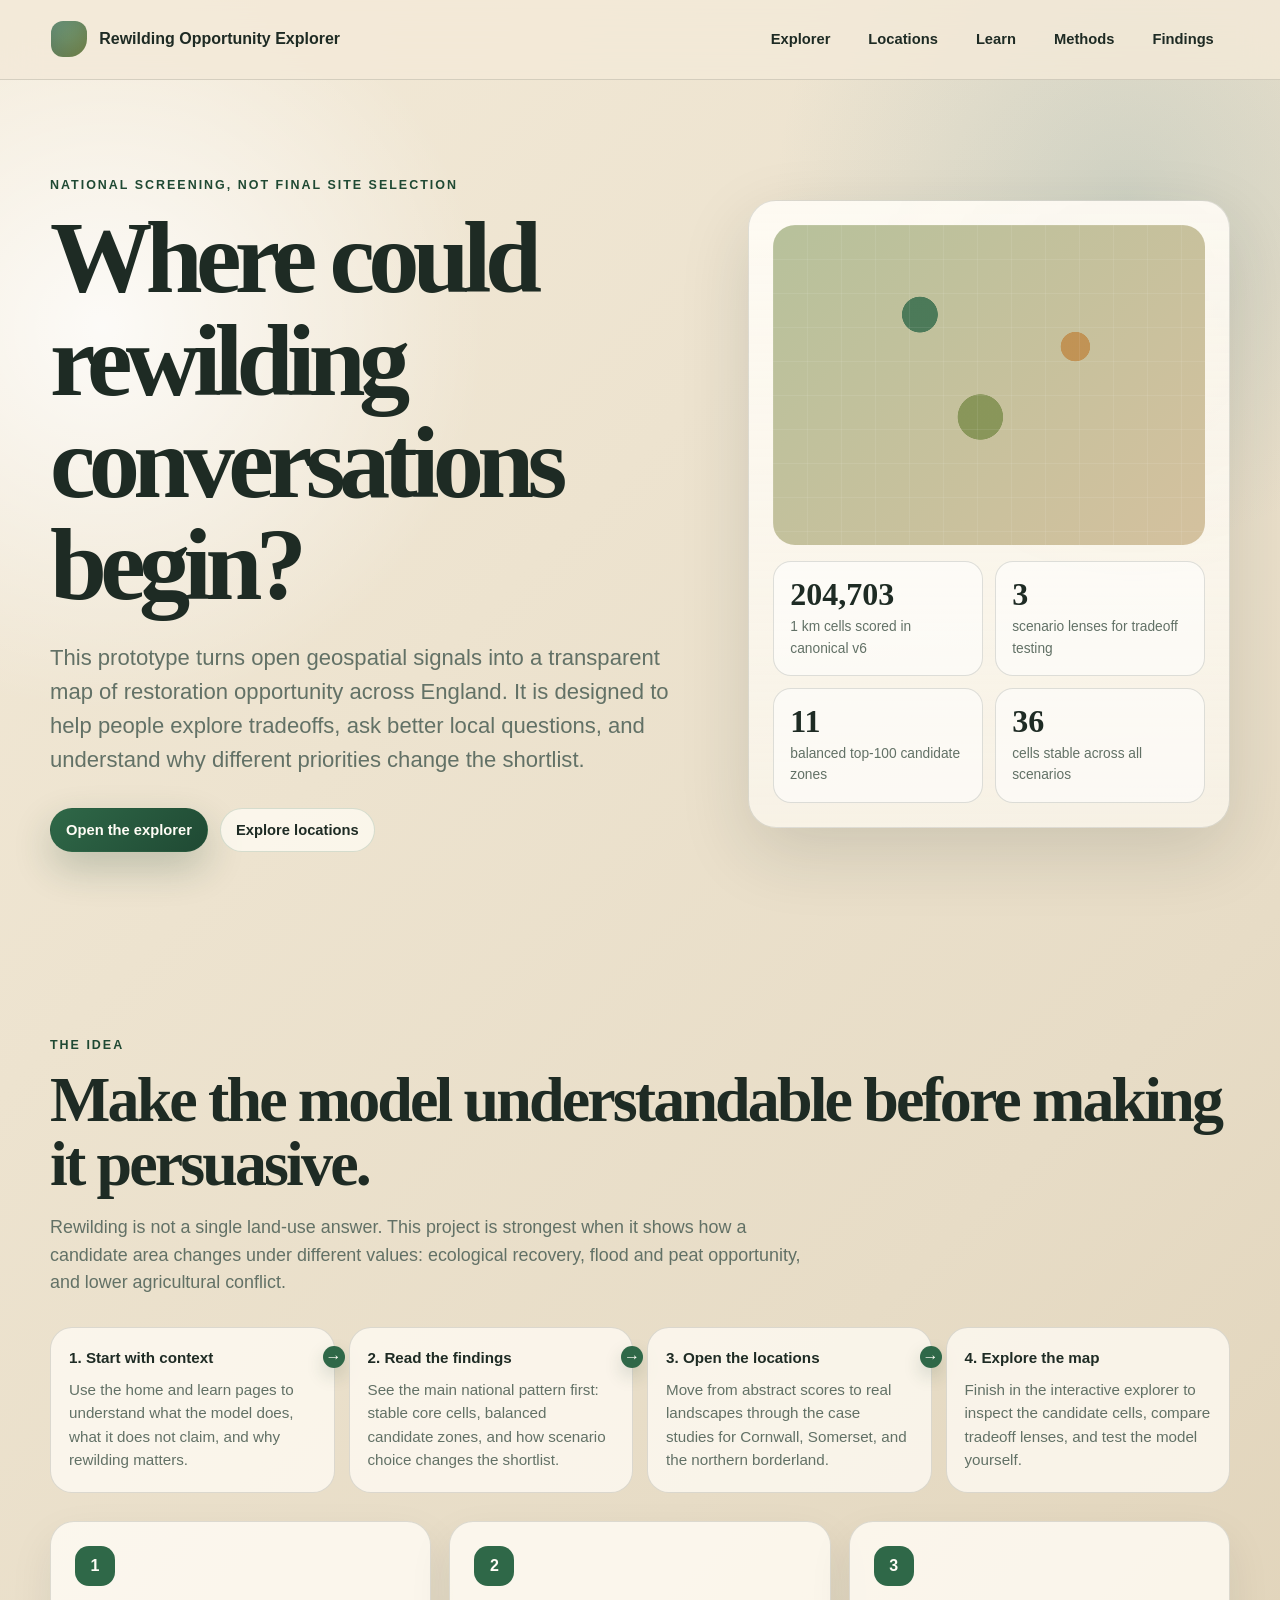
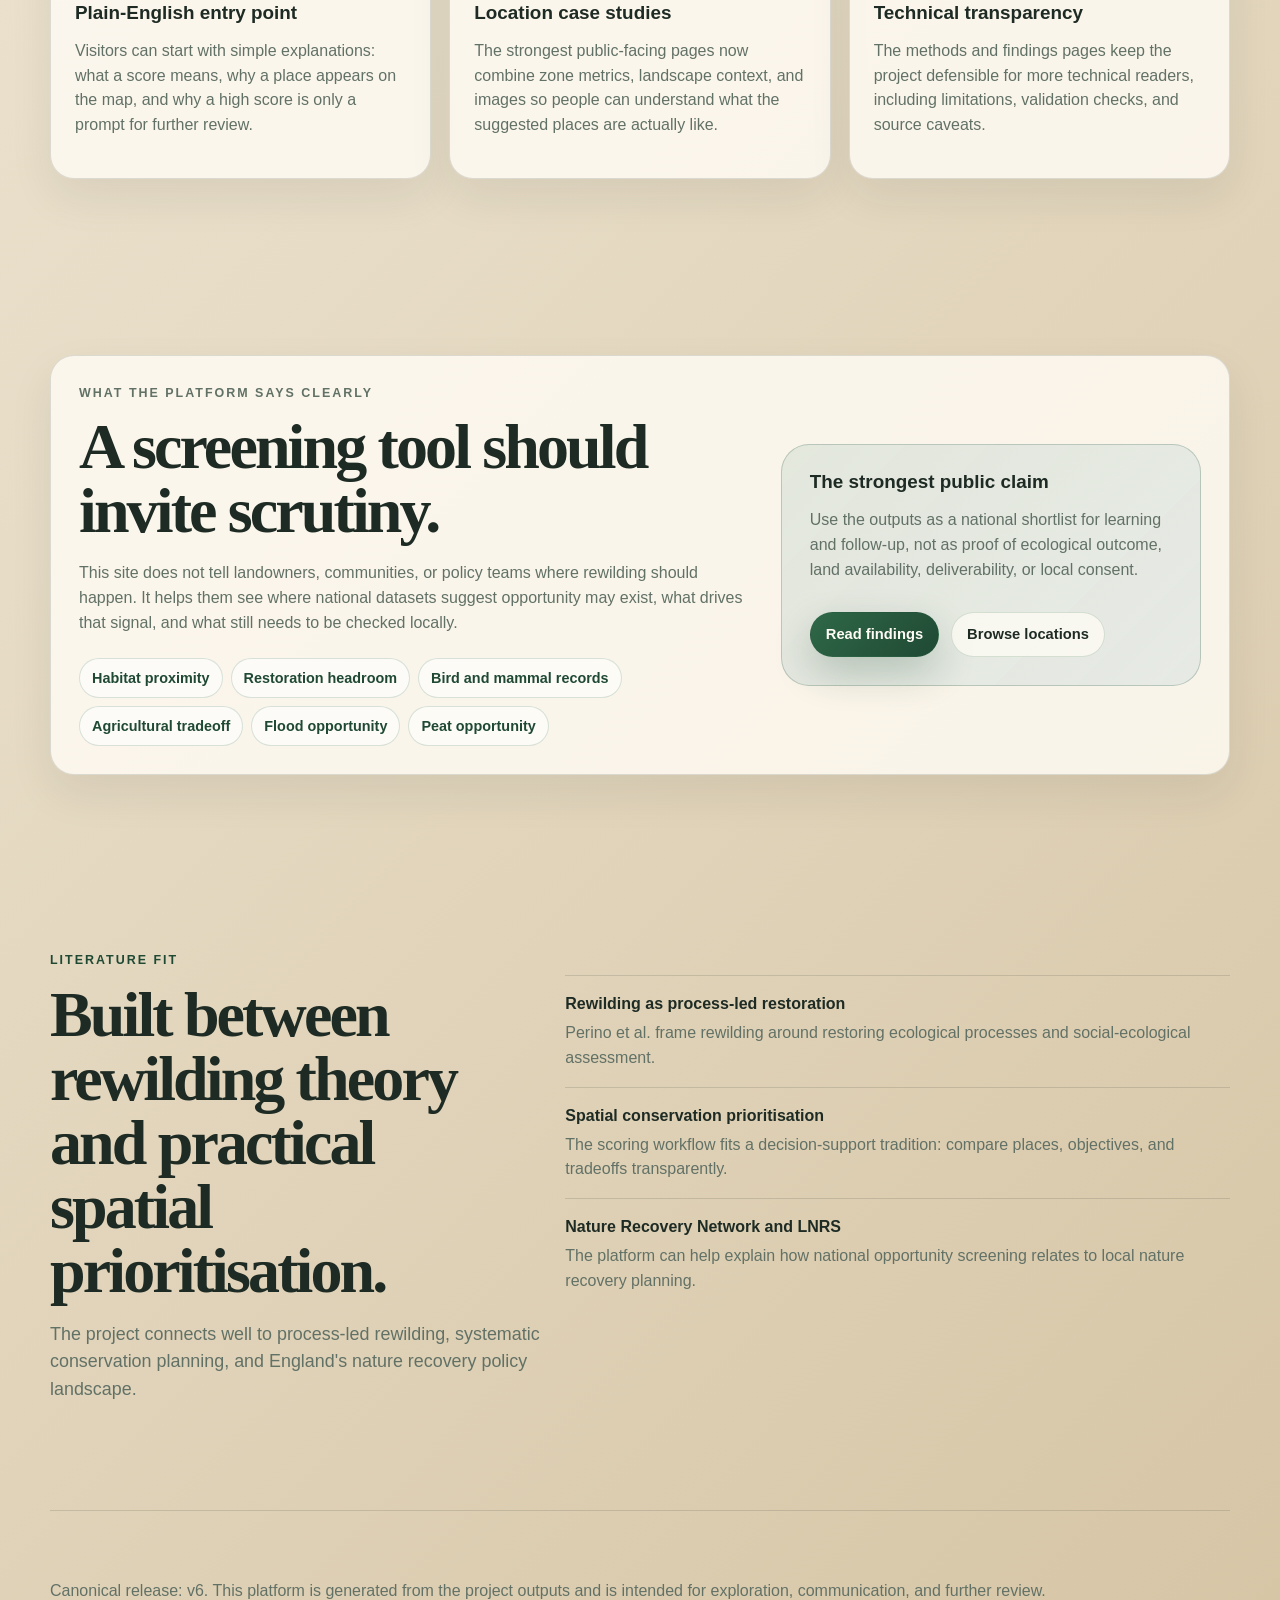
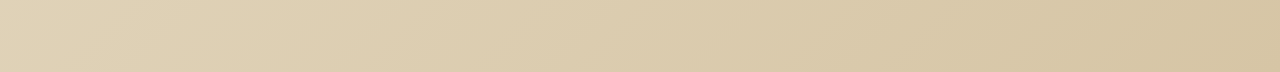
==== docs/index.html @ 47b46bac "Create academic rewilding showcase site" ====
<!doctype html>
<html lang="en">
<head>
  <meta charset="utf-8">
  <meta name="viewport" content="width=device-width, initial-scale=1">
  <title>Rewilding Opportunity Explorer</title>
  <meta name="description" content="A transparent national screening prototype for exploring rewilding opportunity across England.">
  <link rel="stylesheet" href="styles.css">
</head>
<body>
  <header class="site-header">
    <a class="brand" href="index.html" aria-label="Rewilding Opportunity Explorer home">
      <span class="brand-mark" aria-hidden="true"></span>
      <span>Rewilding Opportunity Explorer</span>
    </a>
    <nav class="site-nav" aria-label="Main navigation">
      <a href="maps/rewilding_opportunity_explorer.html">Explorer</a>
      <a href="locations.html">Locations</a>
      <a href="learn.html">Learn</a>
      <a href="methods.html">Methods</a>
      <a href="findings.html">Findings</a>
    </nav>
  </header>

  <main class="page">
    <section class="hero">
      <div>
        <p class="eyebrow">National screening, not final site selection</p>
        <h1>Where could rewilding conversations begin?</h1>
        <p class="lede">This prototype turns open geospatial signals into a transparent map of restoration opportunity across England. It is designed to help people explore tradeoffs, ask better local questions, and understand why different priorities change the shortlist.</p>
        <div class="hero-actions">
          <a class="button primary" href="maps/rewilding_opportunity_explorer.html">Open the explorer</a>
          <a class="button secondary" href="locations.html">Explore locations</a>
        </div>
      </div>

      <aside class="hero-card" aria-label="Project snapshot">
        <div class="map-preview" role="img" aria-label="Abstract map preview with highlighted candidate areas"></div>
        <div class="stat-grid">
          <div class="stat">
            <strong>204,703</strong>
            <span>1 km cells scored in canonical v6</span>
          </div>
          <div class="stat">
            <strong>3</strong>
            <span>scenario lenses for tradeoff testing</span>
          </div>
          <div class="stat">
            <strong>11</strong>
            <span>balanced top-100 candidate zones</span>
          </div>
          <div class="stat">
            <strong>36</strong>
            <span>cells stable across all scenarios</span>
          </div>
        </div>
      </aside>
    </section>

    <section class="section" id="why">
      <p class="eyebrow">The idea</p>
      <h2>Make the model understandable before making it persuasive.</h2>
      <p class="section-intro">Rewilding is not a single land-use answer. This project is strongest when it shows how a candidate area changes under different values: ecological recovery, flood and peat opportunity, and lower agricultural conflict.</p>
      <div class="journey-strip" aria-label="How to use this site">
        <a class="journey-step" href="learn.html">
          <strong>1. Start with context</strong>
          <p>Use the home and learn pages to understand what the model does, what it does not claim, and why rewilding matters.</p>
        </a>
        <a class="journey-step" href="findings.html">
          <strong>2. Read the findings</strong>
          <p>See the main national pattern first: stable core cells, balanced candidate zones, and how scenario choice changes the shortlist.</p>
        </a>
        <a class="journey-step" href="locations.html">
          <strong>3. Open the locations</strong>
          <p>Move from abstract scores to real landscapes through the case studies for Cornwall, Somerset, and the northern borderland.</p>
        </a>
        <a class="journey-step" href="maps/rewilding_opportunity_explorer.html">
          <strong>4. Explore the map</strong>
          <p>Finish in the interactive explorer to inspect the candidate cells, compare tradeoff lenses, and test the model yourself.</p>
        </a>
      </div>
      <div class="card-grid">
        <article class="card">
          <span class="card-number">1</span>
          <h3>Plain-English entry point</h3>
          <p>Visitors can start with simple explanations: what a score means, why a place appears on the map, and why a high score is only a prompt for further review.</p>
        </article>
        <article class="card">
          <span class="card-number">2</span>
          <h3>Location case studies</h3>
          <p>The strongest public-facing pages now combine zone metrics, landscape context, and images so people can understand what the suggested places are actually like.</p>
        </article>
        <article class="card">
          <span class="card-number">3</span>
          <h3>Technical transparency</h3>
          <p>The methods and findings pages keep the project defensible for more technical readers, including limitations, validation checks, and source caveats.</p>
        </article>
      </div>
    </section>

    <section class="section">
      <div class="wide-card">
        <div>
          <p class="eyebrow">What the platform says clearly</p>
          <h2>A screening tool should invite scrutiny.</h2>
          <p>This site does not tell landowners, communities, or policy teams where rewilding should happen. It helps them see where national datasets suggest opportunity may exist, what drives that signal, and what still needs to be checked locally.</p>
          <ul class="pill-list">
            <li>Habitat proximity</li>
            <li>Restoration headroom</li>
            <li>Bird and mammal records</li>
            <li>Agricultural tradeoff</li>
            <li>Flood opportunity</li>
            <li>Peat opportunity</li>
          </ul>
        </div>
        <div class="callout">
          <h3>The strongest public claim</h3>
          <p>Use the outputs as a national shortlist for learning and follow-up, not as proof of ecological outcome, land availability, deliverability, or local consent.</p>
          <div class="section-actions">
            <a class="button primary" href="findings.html">Read findings</a>
            <a class="button secondary" href="locations.html">Browse locations</a>
          </div>
        </div>
      </div>
    </section>

    <section class="section">
      <div class="split">
        <div>
          <p class="eyebrow">Literature fit</p>
          <h2>Built between rewilding theory and practical spatial prioritisation.</h2>
          <p class="section-intro">The project connects well to process-led rewilding, systematic conservation planning, and England's nature recovery policy landscape.</p>
        </div>
        <ul class="source-list">
          <li>
            <strong>Rewilding as process-led restoration</strong>
            <span>Perino et al. frame rewilding around restoring ecological processes and social-ecological assessment.</span>
          </li>
          <li>
            <strong>Spatial conservation prioritisation</strong>
            <span>The scoring workflow fits a decision-support tradition: compare places, objectives, and tradeoffs transparently.</span>
          </li>
          <li>
            <strong>Nature Recovery Network and LNRS</strong>
            <span>The platform can help explain how national opportunity screening relates to local nature recovery planning.</span>
          </li>
        </ul>
      </div>
    </section>
  </main>

  <footer class="footer">
    <p>Canonical release: v6. This platform is generated from the project outputs and is intended for exploration, communication, and further review.</p>
  </footer>
</body>
</html>
---- docs/styles.css ----
:root {
  --paper: #f3ead8;
  --paper-deep: #ded0b6;
  --ink: #1e2b24;
  --muted: #627166;
  --leaf: #2f6848;
  --leaf-dark: #1f4933;
  --moss: #7f8f4f;
  --water: #6c9aa0;
  --clay: #bf8641;
  --panel: rgba(255, 252, 245, 0.82);
  --line: rgba(30, 43, 36, 0.14);
  --shadow: 0 24px 70px rgba(27, 39, 32, 0.14);
  --radius: 28px;
}

* {
  box-sizing: border-box;
}

html {
  scroll-behavior: smooth;
}

body {
  margin: 0;
  color: var(--ink);
  background:
    radial-gradient(circle at 8% 10%, rgba(255, 255, 255, 0.82), rgba(255, 255, 255, 0) 24rem),
    radial-gradient(circle at 88% 6%, rgba(108, 154, 160, 0.22), rgba(108, 154, 160, 0) 22rem),
    linear-gradient(135deg, #f3ead8 0%, #e7dcc6 48%, #d6c5a5 100%);
  font-family: "Avenir Next", "Segoe UI", sans-serif;
  line-height: 1.55;
}

a {
  color: var(--leaf-dark);
  text-decoration-thickness: 0.08em;
  text-underline-offset: 0.18em;
}

.site-header {
  position: sticky;
  top: 0;
  z-index: 20;
  display: flex;
  align-items: center;
  justify-content: space-between;
  gap: 24px;
  padding: 18px clamp(18px, 4vw, 56px);
  background: rgba(243, 234, 216, 0.82);
  border-bottom: 1px solid var(--line);
  backdrop-filter: blur(18px);
}

.brand {
  display: flex;
  align-items: center;
  gap: 12px;
  color: var(--ink);
  font-weight: 800;
  text-decoration: none;
}

.brand-mark {
  width: 36px;
  height: 36px;
  border-radius: 12px 12px 18px 12px;
  background:
    linear-gradient(135deg, rgba(255, 255, 255, 0.28), rgba(255, 255, 255, 0)),
    linear-gradient(135deg, var(--leaf), var(--moss));
  box-shadow: inset 0 -8px 18px rgba(0, 0, 0, 0.12);
}

.site-nav {
  display: flex;
  align-items: center;
  gap: 8px;
  flex-wrap: wrap;
  justify-content: flex-end;
}

.site-nav a,
.button {
  display: inline-flex;
  align-items: center;
  justify-content: center;
  min-height: 40px;
  padding: 10px 15px;
  border-radius: 999px;
  color: var(--ink);
  font-size: 0.92rem;
  font-weight: 700;
  text-decoration: none;
}

.site-nav a:hover {
  background: rgba(255, 255, 255, 0.52);
}

.button {
  border: 1px solid rgba(47, 104, 72, 0.18);
  background: rgba(255, 255, 255, 0.58);
}

.button.primary {
  color: #fffdf6;
  background: linear-gradient(135deg, var(--leaf), var(--leaf-dark));
  box-shadow: 0 16px 38px rgba(31, 73, 51, 0.24);
}

.button.secondary {
  background: rgba(255, 252, 245, 0.74);
}

.page {
  width: min(1180px, calc(100% - 36px));
  margin: 0 auto;
}

.hero {
  display: grid;
  grid-template-columns: minmax(0, 1.08fr) minmax(320px, 0.82fr);
  gap: clamp(28px, 5vw, 64px);
  align-items: center;
  min-height: calc(100vh - 84px);
  padding: clamp(42px, 8vw, 96px) 0;
}

.eyebrow {
  margin: 0 0 12px;
  color: var(--leaf-dark);
  font-size: 0.78rem;
  font-weight: 900;
  letter-spacing: 0.16em;
  text-transform: uppercase;
}

h1,
h2,
h3 {
  line-height: 1;
}

h1 {
  max-width: 920px;
  margin: 0;
  font-family: "Iowan Old Style", Georgia, serif;
  font-size: clamp(3.2rem, 8vw, 7.7rem);
  letter-spacing: -0.065em;
}

h2 {
  margin: 0 0 18px;
  font-family: "Iowan Old Style", Georgia, serif;
  font-size: clamp(2.2rem, 5vw, 4.4rem);
  letter-spacing: -0.045em;
}

h3 {
  margin: 0 0 10px;
  font-size: 1.18rem;
}

.lede {
  max-width: 720px;
  margin: 24px 0 0;
  color: var(--muted);
  font-size: clamp(1.12rem, 2vw, 1.38rem);
}

.hero-actions,
.section-actions {
  display: flex;
  gap: 12px;
  flex-wrap: wrap;
  margin-top: 30px;
}

.hero-card {
  position: relative;
  overflow: hidden;
  padding: 24px;
  border: 1px solid var(--line);
  border-radius: var(--radius);
  background:
    linear-gradient(180deg, rgba(255, 252, 245, 0.92), rgba(255, 252, 245, 0.64)),
    radial-gradient(circle at 80% 16%, rgba(191, 134, 65, 0.2), rgba(191, 134, 65, 0) 18rem);
  box-shadow: var(--shadow);
}

.map-preview {
  width: 100%;
  min-height: 320px;
  border-radius: 22px;
  background:
    linear-gradient(90deg, rgba(255, 255, 255, 0.08) 1px, transparent 1px),
    linear-gradient(rgba(255, 255, 255, 0.08) 1px, transparent 1px),
    radial-gradient(circle at 34% 28%, rgba(47, 104, 72, 0.8) 0 1.1rem, transparent 1.14rem),
    radial-gradient(circle at 48% 60%, rgba(127, 143, 79, 0.86) 0 1.4rem, transparent 1.44rem),
    radial-gradient(circle at 70% 38%, rgba(191, 134, 65, 0.78) 0 0.9rem, transparent 0.94rem),
    linear-gradient(135deg, #b7c19b, #d4c19e);
  background-size: 34px 34px, 34px 34px, auto, auto, auto, auto;
}

.stat-grid {
  display: grid;
  grid-template-columns: repeat(2, minmax(0, 1fr));
  gap: 12px;
  margin-top: 16px;
}

.stat {
  padding: 16px;
  border: 1px solid var(--line);
  border-radius: 18px;
  background: rgba(255, 255, 255, 0.56);
}

.stat strong {
  display: block;
  font-family: "Iowan Old Style", Georgia, serif;
  font-size: 2rem;
  line-height: 1;
}

.stat span {
  display: block;
  margin-top: 6px;
  color: var(--muted);
  font-size: 0.86rem;
}

.section {
  padding: clamp(46px, 8vw, 88px) 0;
}

.section-intro {
  max-width: 760px;
  color: var(--muted);
  font-size: 1.12rem;
}

.journey-strip {
  display: grid;
  grid-template-columns: repeat(4, minmax(0, 1fr));
  gap: 14px;
  margin-top: 30px;
}

.journey-step {
  position: relative;
  display: block;
  padding: 18px 18px 20px;
  border: 1px solid var(--line);
  border-radius: 22px;
  background: rgba(255, 252, 245, 0.76);
  color: inherit;
  text-decoration: none;
  transition:
    transform 160ms ease,
    box-shadow 160ms ease,
    border-color 160ms ease,
    background 160ms ease;
}

.journey-step strong {
  display: block;
  margin-bottom: 8px;
  font-size: 0.95rem;
}

.journey-step p {
  margin: 0;
  color: var(--muted);
  font-size: 0.95rem;
}

.journey-step:hover,
.journey-step:focus-visible {
  transform: translateY(-3px);
  border-color: rgba(47, 104, 72, 0.34);
  background: rgba(255, 255, 255, 0.9);
  box-shadow: 0 18px 34px rgba(31, 73, 51, 0.12);
}

.journey-step:focus-visible {
  outline: 3px solid rgba(47, 104, 72, 0.28);
  outline-offset: 2px;
}

.journey-step::after {
  content: "→";
  position: absolute;
  top: 18px;
  right: -11px;
  width: 22px;
  height: 22px;
  display: flex;
  align-items: center;
  justify-content: center;
  border-radius: 999px;
  background: var(--leaf);
  color: #fffdf6;
  font-weight: 900;
  box-shadow: 0 8px 18px rgba(31, 73, 51, 0.18);
}

.journey-step:last-child::after {
  display: none;
}

.card-grid {
  display: grid;
  grid-template-columns: repeat(3, minmax(0, 1fr));
  gap: 18px;
  margin-top: 28px;
}

.photo-grid {
  display: grid;
  grid-template-columns: repeat(3, minmax(0, 1fr));
  gap: 18px;
  margin-top: 28px;
}

.card,
.photo-card,
.wide-card {
  border: 1px solid var(--line);
  border-radius: 24px;
  background: var(--panel);
  box-shadow: 0 18px 44px rgba(27, 39, 32, 0.08);
}

.card,
.photo-card {
  padding: 24px;
}

.card p,
.photo-card p,
.wide-card p,
.callout p {
  color: var(--muted);
}

.photo-card {
  overflow: hidden;
  padding: 0;
}

.photo-card img {
  display: block;
  width: 100%;
  aspect-ratio: 4 / 3;
  object-fit: cover;
  background: rgba(0, 0, 0, 0.06);
}

.inset-map {
  display: block;
  width: 100%;
  margin-top: 14px;
  border: 1px solid var(--line);
  border-radius: 18px;
  background: rgba(255, 255, 255, 0.72);
}

.photo-copy {
  padding: 20px 22px 24px;
}

.photo-copy h3 {
  margin-bottom: 8px;
}

.photo-meta {
  margin: 0 0 10px;
  color: var(--leaf-dark);
  font-size: 0.84rem;
  font-weight: 800;
  letter-spacing: 0.04em;
  text-transform: uppercase;
}

.card-number {
  display: inline-flex;
  align-items: center;
  justify-content: center;
  width: 40px;
  height: 40px;
  margin-bottom: 18px;
  border-radius: 14px;
  color: #fffdf6;
  background: var(--leaf);
  font-weight: 900;
}

.wide-card {
  display: grid;
  grid-template-columns: minmax(0, 1fr) minmax(280px, 0.62fr);
  gap: 24px;
  align-items: center;
  padding: 28px;
}

.pill-list {
  display: flex;
  gap: 8px;
  flex-wrap: wrap;
  padding: 0;
  margin: 22px 0 0;
  list-style: none;
}

.pill-list li {
  padding: 8px 12px;
  border: 1px solid rgba(47, 104, 72, 0.18);
  border-radius: 999px;
  background: rgba(255, 255, 255, 0.58);
  color: var(--leaf-dark);
  font-size: 0.9rem;
  font-weight: 700;
}

.split {
  display: grid;
  grid-template-columns: minmax(0, 0.85fr) minmax(0, 1.15fr);
  gap: 24px;
  align-items: start;
}

.callout {
  padding: 28px;
  border: 1px solid rgba(31, 73, 51, 0.22);
  border-radius: var(--radius);
  background:
    linear-gradient(135deg, rgba(47, 104, 72, 0.13), rgba(108, 154, 160, 0.16)),
    rgba(255, 252, 245, 0.78);
}

.source-list {
  padding: 0;
  margin: 24px 0 0;
  list-style: none;
}

.source-list li {
  padding: 16px 0;
  border-top: 1px solid var(--line);
}

.source-list strong {
  display: block;
}

.source-list span {
  display: block;
  margin-top: 4px;
  color: var(--muted);
}

.page-title {
  padding: clamp(48px, 8vw, 90px) 0 24px;
}

.content-panel {
  padding: clamp(24px, 4vw, 42px);
  border: 1px solid var(--line);
  border-radius: var(--radius);
  background: var(--panel);
  box-shadow: var(--shadow);
}

.content-panel + .content-panel {
  margin-top: 22px;
}

.content-panel ul,
.content-panel ol {
  padding-left: 1.2rem;
}

.content-panel li {
  margin: 0.55rem 0;
}

.case-study-grid {
  display: grid;
  grid-template-columns: minmax(0, 1.1fr) minmax(300px, 0.9fr);
  gap: 24px;
  align-items: start;
}

.case-study-grid img {
  width: 100%;
  border-radius: 24px;
  border: 1px solid var(--line);
  background: rgba(255, 255, 255, 0.6);
}

.metric-list {
  display: grid;
  gap: 12px;
  margin-top: 18px;
}

.metric-item {
  padding: 14px 16px;
  border: 1px solid var(--line);
  border-radius: 18px;
  background: rgba(255, 255, 255, 0.56);
}

.metric-item strong {
  display: block;
  font-size: 1.25rem;
}

.metric-item span {
  display: block;
  margin-top: 4px;
  color: var(--muted);
}

.collection-grid {
  display: grid;
  grid-template-columns: repeat(3, minmax(0, 1fr));
  gap: 18px;
  margin-top: 28px;
}

.collection-card {
  overflow: hidden;
  border: 1px solid var(--line);
  border-radius: 24px;
  background: var(--panel);
  box-shadow: 0 18px 44px rgba(27, 39, 32, 0.08);
}

.collection-card img {
  display: block;
  width: 100%;
  aspect-ratio: 16 / 10;
  object-fit: cover;
  background: rgba(0, 0, 0, 0.06);
}

.collection-copy {
  padding: 20px 22px 24px;
}

.footer {
  width: min(1180px, calc(100% - 36px));
  margin: 0 auto;
  padding: 52px 0;
  color: var(--muted);
  border-top: 1px solid var(--line);
}

@media (max-width: 900px) {
  .hero,
  .wide-card,
  .split,
  .case-study-grid {
    grid-template-columns: 1fr;
  }

  .card-grid {
    grid-template-columns: 1fr;
  }

  .photo-grid {
    grid-template-columns: 1fr;
  }

  .collection-grid {
    grid-template-columns: 1fr;
  }

  .journey-strip {
    grid-template-columns: 1fr;
  }

  .journey-step::after {
    display: none;
  }

  .site-header {
    position: static;
    align-items: flex-start;
    flex-direction: column;
  }

  .site-nav {
    justify-content: flex-start;
  }
}

@media (max-width: 620px) {
  .stat-grid {
    grid-template-columns: 1fr;
  }

  .site-nav a,
  .button {
    width: 100%;
  }

  .hero-actions,
  .section-actions {
    flex-direction: column;
  }
}
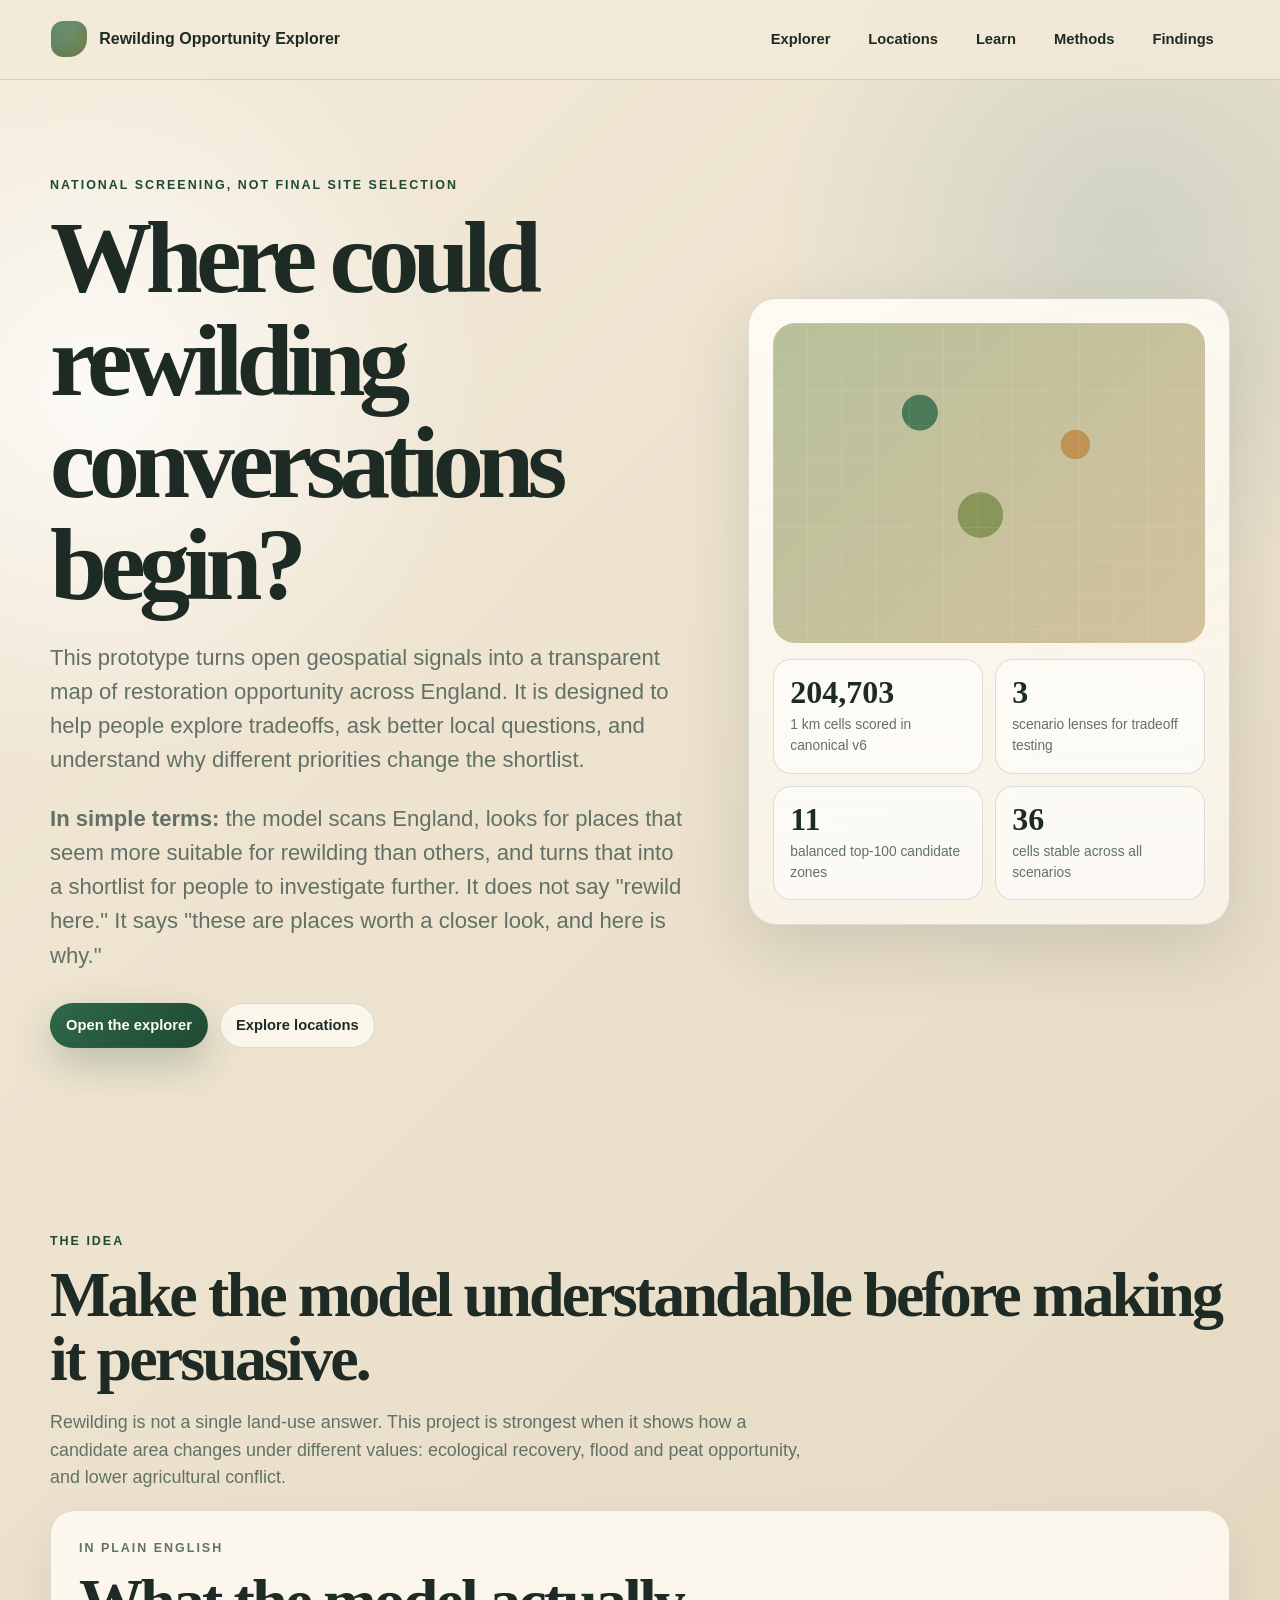
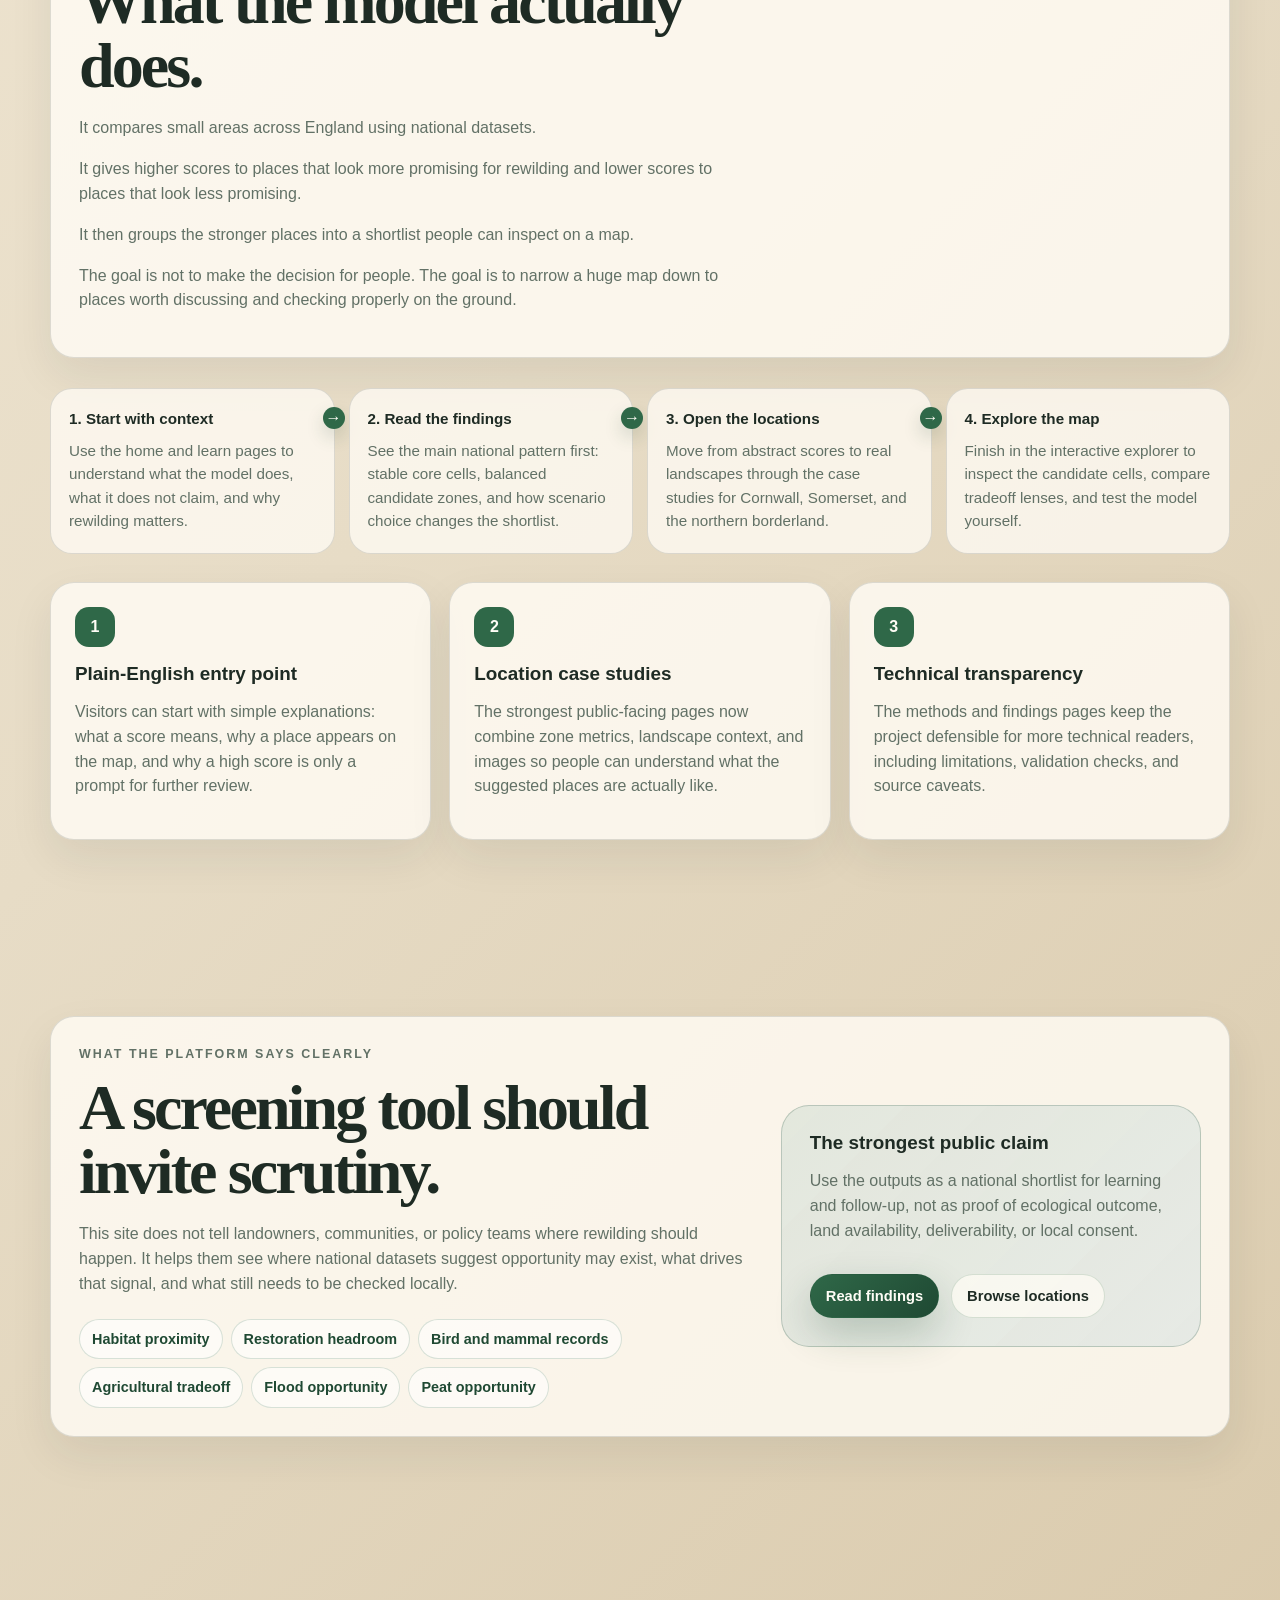
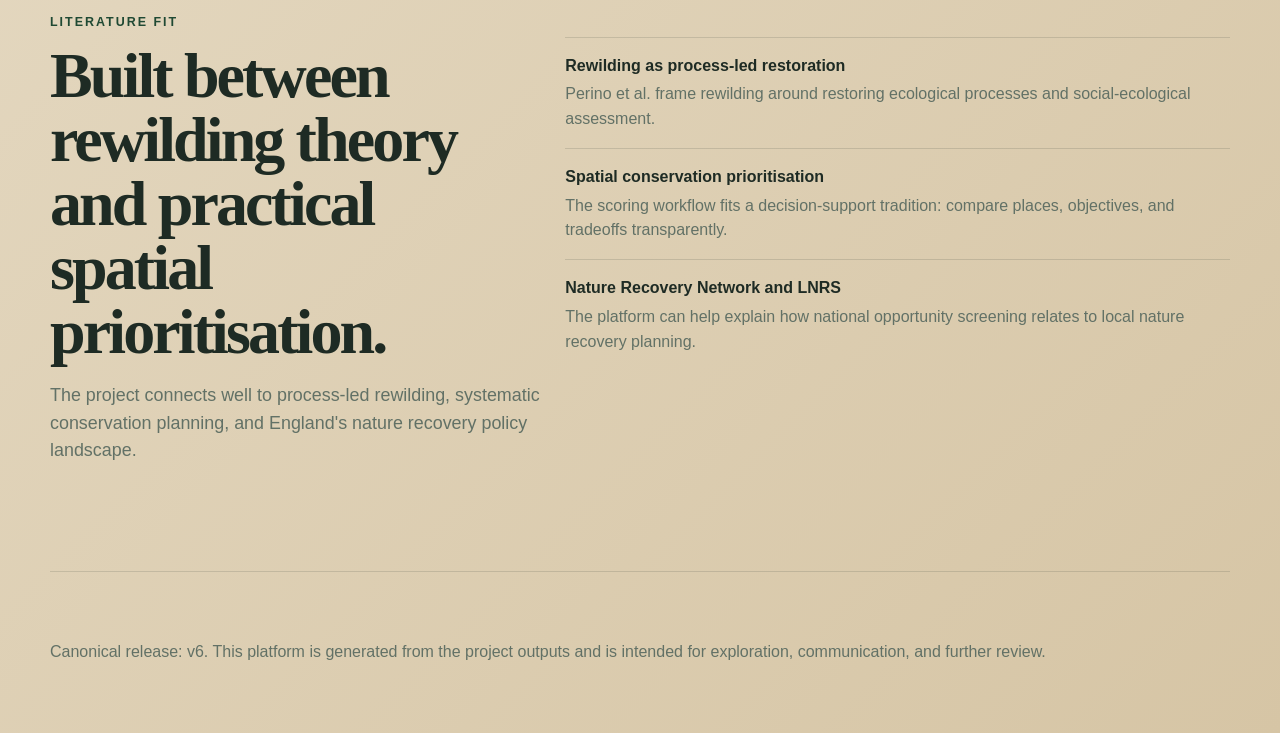
==== commit a8b057fb: "Refresh preview image and simplify model explanation" ====
--- a/docs/index.html
+++ b/docs/index.html
@@ -3,8 +3,19 @@
 <head>
   <meta charset="utf-8">
   <meta name="viewport" content="width=device-width, initial-scale=1">
-  <title>Rewilding Opportunity Explorer</title>
-  <meta name="description" content="A transparent national screening prototype for exploring rewilding opportunity across England.">
+  <title>England Rewilding Opportunity Map | Rewilding Opportunity Explorer</title>
+  <meta name="description" content="Explore a public-facing England rewilding opportunity map built from habitat, biodiversity, agricultural, flood, and peat-related signals.">
+  <link rel="canonical" href="https://larryp123.github.io/Rewilding-Project/">
+  <meta property="og:type" content="website">
+  <meta property="og:site_name" content="Rewilding Opportunity Explorer">
+  <meta property="og:title" content="England Rewilding Opportunity Map">
+  <meta property="og:description" content="Explore a transparent national screening prototype for rewilding opportunity across England.">
+  <meta property="og:url" content="https://larryp123.github.io/Rewilding-Project/">
+  <meta property="og:image" content="https://larryp123.github.io/Rewilding-Project/showcase/home-preview.png">
+  <meta name="twitter:card" content="summary_large_image">
+  <meta name="twitter:title" content="England Rewilding Opportunity Map">
+  <meta name="twitter:description" content="Explore a transparent national screening prototype for rewilding opportunity across England.">
+  <meta name="twitter:image" content="https://larryp123.github.io/Rewilding-Project/showcase/home-preview.png">
   <link rel="stylesheet" href="styles.css">
 </head>
 <body>
@@ -28,6 +39,7 @@
         <p class="eyebrow">National screening, not final site selection</p>
         <h1>Where could rewilding conversations begin?</h1>
         <p class="lede">This prototype turns open geospatial signals into a transparent map of restoration opportunity across England. It is designed to help people explore tradeoffs, ask better local questions, and understand why different priorities change the shortlist.</p>
+        <p class="lede"><strong>In simple terms:</strong> the model scans England, looks for places that seem more suitable for rewilding than others, and turns that into a shortlist for people to investigate further. It does not say "rewild here." It says "these are places worth a closer look, and here is why."</p>
         <div class="hero-actions">
           <a class="button primary" href="maps/rewilding_opportunity_explorer.html">Open the explorer</a>
           <a class="button secondary" href="locations.html">Explore locations</a>
@@ -61,6 +73,16 @@
       <p class="eyebrow">The idea</p>
       <h2>Make the model understandable before making it persuasive.</h2>
       <p class="section-intro">Rewilding is not a single land-use answer. This project is strongest when it shows how a candidate area changes under different values: ecological recovery, flood and peat opportunity, and lower agricultural conflict.</p>
+      <div class="wide-card">
+        <div>
+          <p class="eyebrow">In Plain English</p>
+          <h2>What the model actually does.</h2>
+          <p>It compares small areas across England using national datasets.</p>
+          <p>It gives higher scores to places that look more promising for rewilding and lower scores to places that look less promising.</p>
+          <p>It then groups the stronger places into a shortlist people can inspect on a map.</p>
+          <p>The goal is not to make the decision for people. The goal is to narrow a huge map down to places worth discussing and checking properly on the ground.</p>
+        </div>
+      </div>
       <div class="journey-strip" aria-label="How to use this site">
         <a class="journey-step" href="learn.html">
           <strong>1. Start with context</strong>
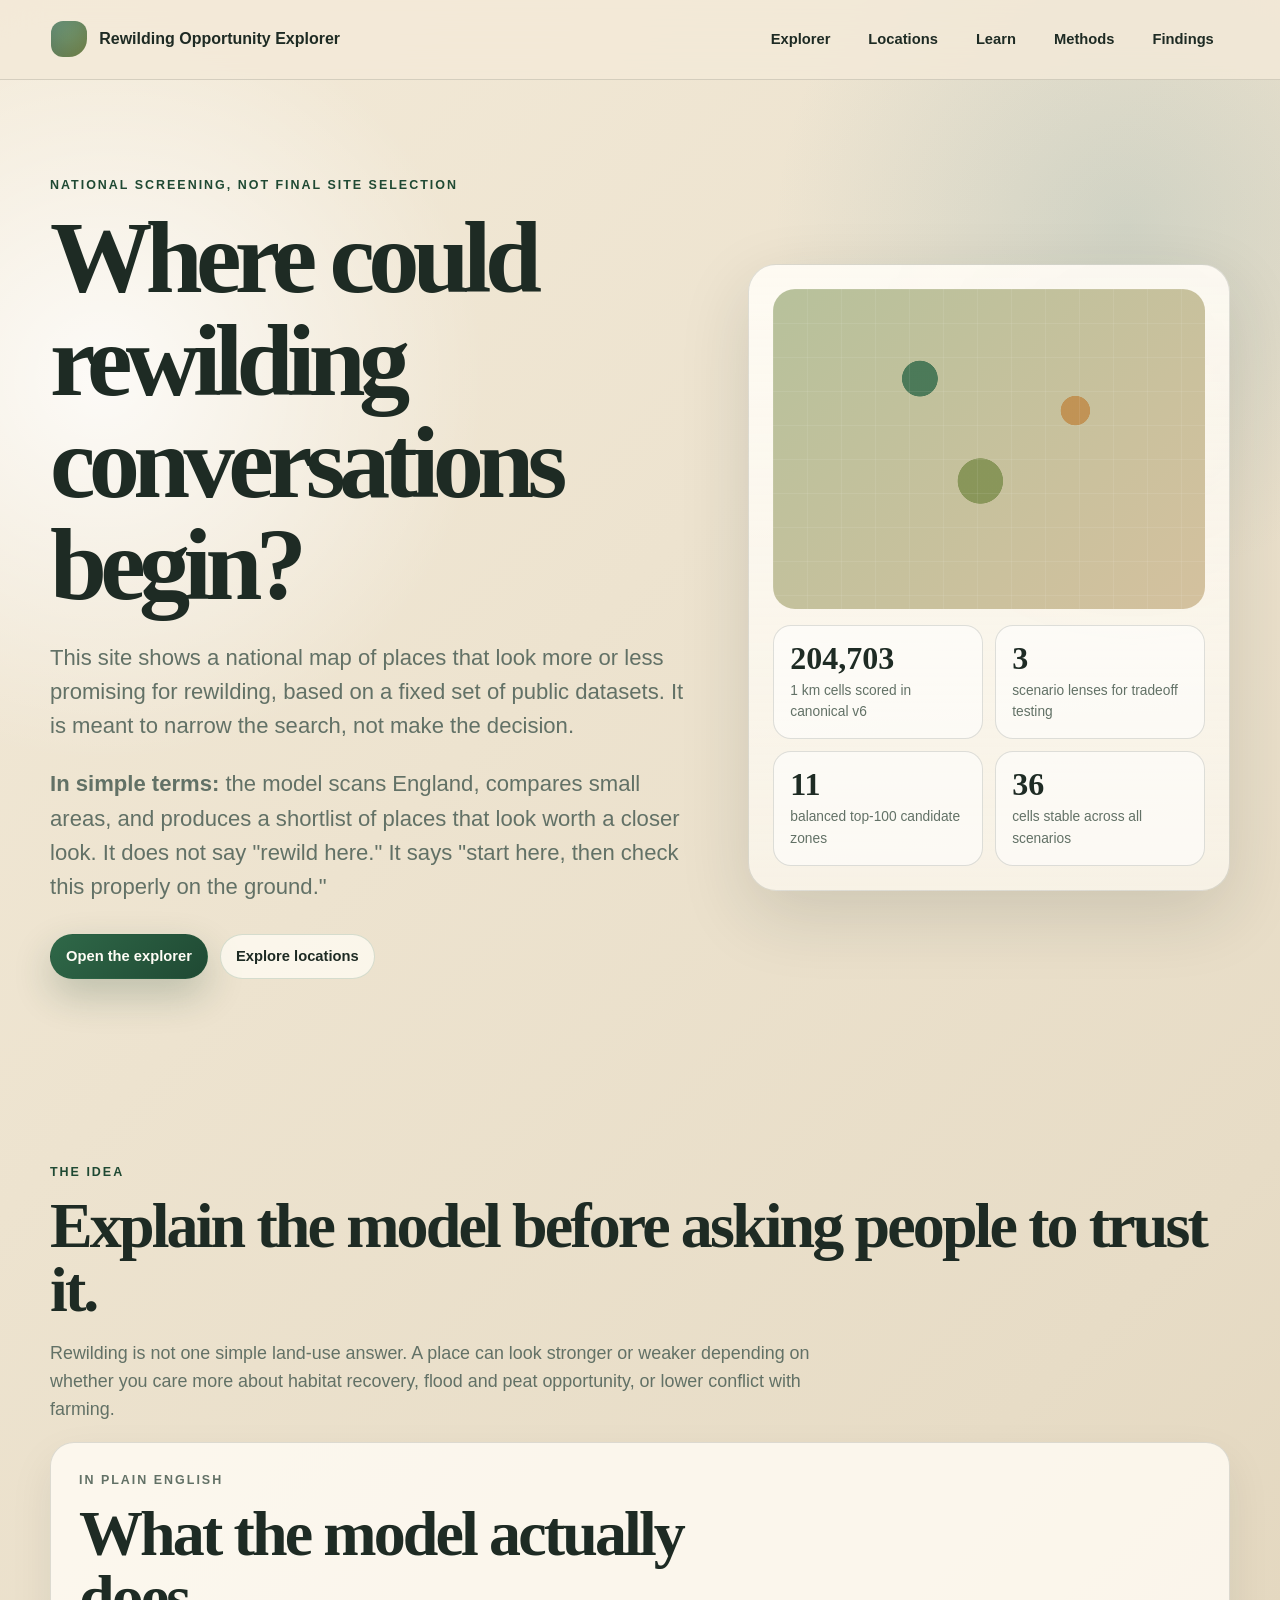
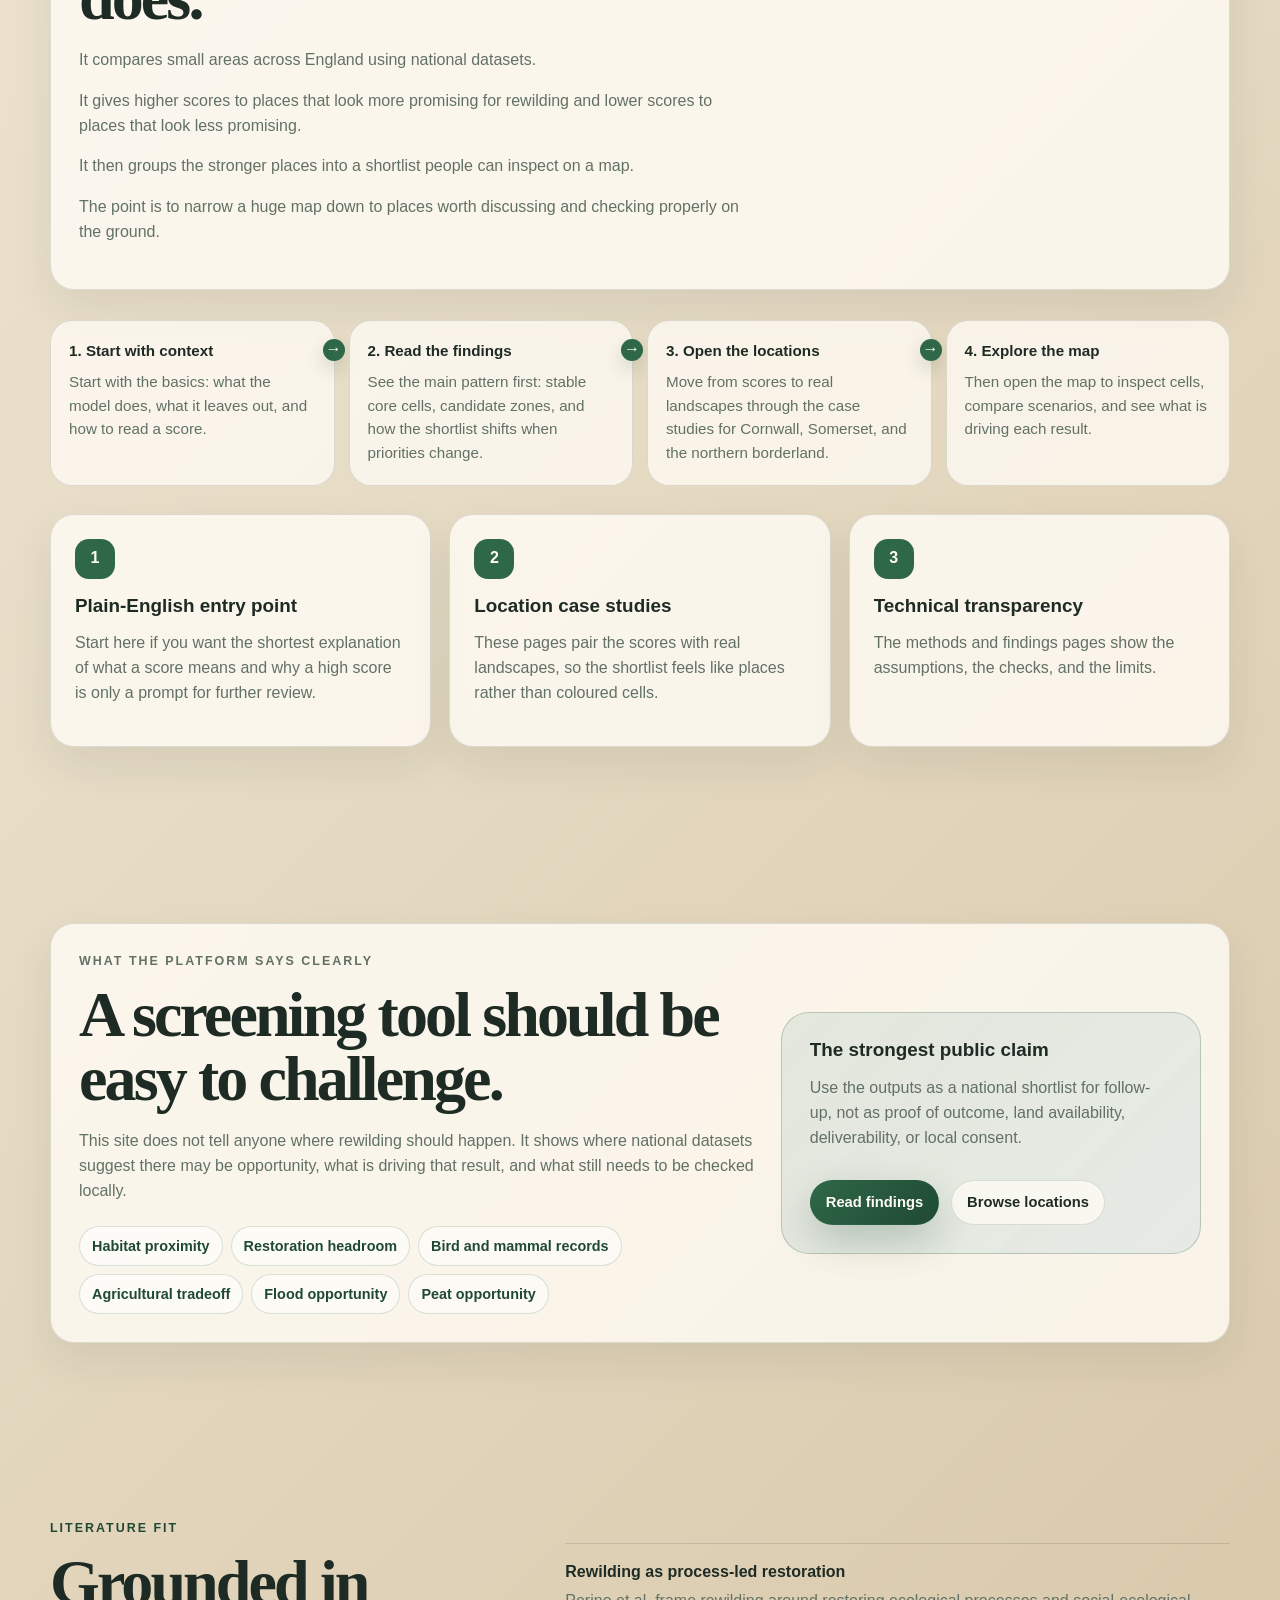
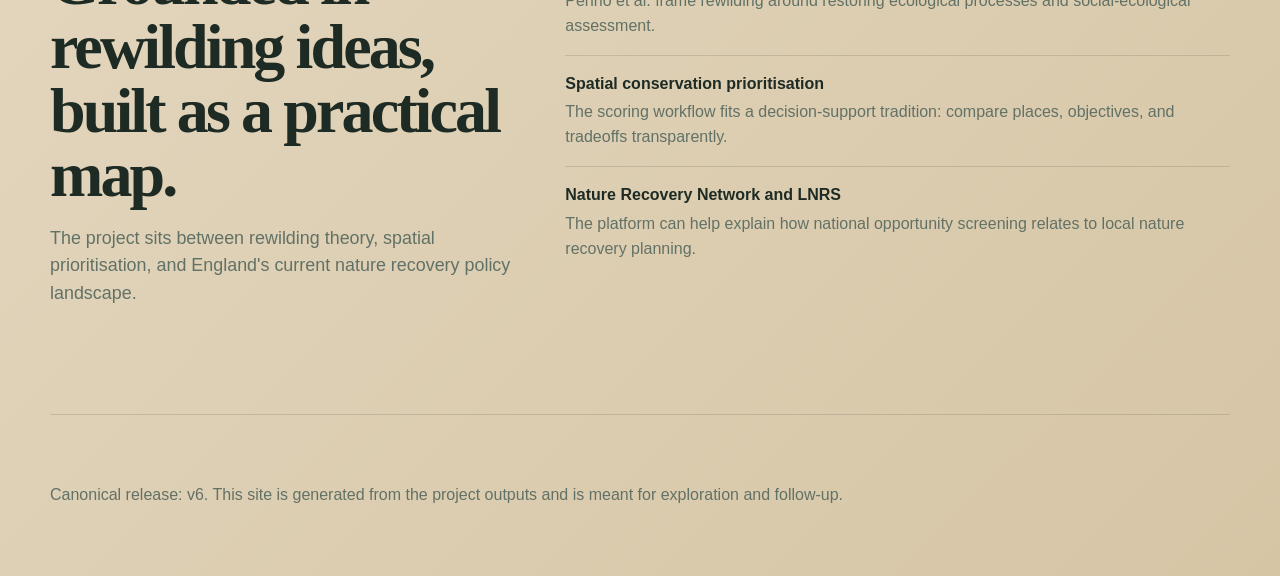
==== commit 7a0038ab: "Tighten public-facing copy" ====
--- a/docs/index.html
+++ b/docs/index.html
@@ -38,8 +38,8 @@
       <div>
         <p class="eyebrow">National screening, not final site selection</p>
         <h1>Where could rewilding conversations begin?</h1>
-        <p class="lede">This prototype turns open geospatial signals into a transparent map of restoration opportunity across England. It is designed to help people explore tradeoffs, ask better local questions, and understand why different priorities change the shortlist.</p>
-        <p class="lede"><strong>In simple terms:</strong> the model scans England, looks for places that seem more suitable for rewilding than others, and turns that into a shortlist for people to investigate further. It does not say "rewild here." It says "these are places worth a closer look, and here is why."</p>
+        <p class="lede">This site shows a national map of places that look more or less promising for rewilding, based on a fixed set of public datasets. It is meant to narrow the search, not make the decision.</p>
+        <p class="lede"><strong>In simple terms:</strong> the model scans England, compares small areas, and produces a shortlist of places that look worth a closer look. It does not say "rewild here." It says "start here, then check this properly on the ground."</p>
         <div class="hero-actions">
           <a class="button primary" href="maps/rewilding_opportunity_explorer.html">Open the explorer</a>
           <a class="button secondary" href="locations.html">Explore locations</a>
@@ -71,8 +71,8 @@
 
     <section class="section" id="why">
       <p class="eyebrow">The idea</p>
-      <h2>Make the model understandable before making it persuasive.</h2>
-      <p class="section-intro">Rewilding is not a single land-use answer. This project is strongest when it shows how a candidate area changes under different values: ecological recovery, flood and peat opportunity, and lower agricultural conflict.</p>
+      <h2>Explain the model before asking people to trust it.</h2>
+      <p class="section-intro">Rewilding is not one simple land-use answer. A place can look stronger or weaker depending on whether you care more about habitat recovery, flood and peat opportunity, or lower conflict with farming.</p>
       <div class="wide-card">
         <div>
           <p class="eyebrow">In Plain English</p>
@@ -80,42 +80,42 @@
           <p>It compares small areas across England using national datasets.</p>
           <p>It gives higher scores to places that look more promising for rewilding and lower scores to places that look less promising.</p>
           <p>It then groups the stronger places into a shortlist people can inspect on a map.</p>
-          <p>The goal is not to make the decision for people. The goal is to narrow a huge map down to places worth discussing and checking properly on the ground.</p>
+          <p>The point is to narrow a huge map down to places worth discussing and checking properly on the ground.</p>
         </div>
       </div>
       <div class="journey-strip" aria-label="How to use this site">
         <a class="journey-step" href="learn.html">
           <strong>1. Start with context</strong>
-          <p>Use the home and learn pages to understand what the model does, what it does not claim, and why rewilding matters.</p>
+          <p>Start with the basics: what the model does, what it leaves out, and how to read a score.</p>
         </a>
         <a class="journey-step" href="findings.html">
           <strong>2. Read the findings</strong>
-          <p>See the main national pattern first: stable core cells, balanced candidate zones, and how scenario choice changes the shortlist.</p>
+          <p>See the main pattern first: stable core cells, candidate zones, and how the shortlist shifts when priorities change.</p>
         </a>
         <a class="journey-step" href="locations.html">
           <strong>3. Open the locations</strong>
-          <p>Move from abstract scores to real landscapes through the case studies for Cornwall, Somerset, and the northern borderland.</p>
+          <p>Move from scores to real landscapes through the case studies for Cornwall, Somerset, and the northern borderland.</p>
         </a>
         <a class="journey-step" href="maps/rewilding_opportunity_explorer.html">
           <strong>4. Explore the map</strong>
-          <p>Finish in the interactive explorer to inspect the candidate cells, compare tradeoff lenses, and test the model yourself.</p>
+          <p>Then open the map to inspect cells, compare scenarios, and see what is driving each result.</p>
         </a>
       </div>
       <div class="card-grid">
         <article class="card">
           <span class="card-number">1</span>
           <h3>Plain-English entry point</h3>
-          <p>Visitors can start with simple explanations: what a score means, why a place appears on the map, and why a high score is only a prompt for further review.</p>
+          <p>Start here if you want the shortest explanation of what a score means and why a high score is only a prompt for further review.</p>
         </article>
         <article class="card">
           <span class="card-number">2</span>
           <h3>Location case studies</h3>
-          <p>The strongest public-facing pages now combine zone metrics, landscape context, and images so people can understand what the suggested places are actually like.</p>
+          <p>These pages pair the scores with real landscapes, so the shortlist feels like places rather than coloured cells.</p>
         </article>
         <article class="card">
           <span class="card-number">3</span>
           <h3>Technical transparency</h3>
-          <p>The methods and findings pages keep the project defensible for more technical readers, including limitations, validation checks, and source caveats.</p>
+          <p>The methods and findings pages show the assumptions, the checks, and the limits.</p>
         </article>
       </div>
     </section>
@@ -124,8 +124,8 @@
       <div class="wide-card">
         <div>
           <p class="eyebrow">What the platform says clearly</p>
-          <h2>A screening tool should invite scrutiny.</h2>
-          <p>This site does not tell landowners, communities, or policy teams where rewilding should happen. It helps them see where national datasets suggest opportunity may exist, what drives that signal, and what still needs to be checked locally.</p>
+          <h2>A screening tool should be easy to challenge.</h2>
+          <p>This site does not tell anyone where rewilding should happen. It shows where national datasets suggest there may be opportunity, what is driving that result, and what still needs to be checked locally.</p>
           <ul class="pill-list">
             <li>Habitat proximity</li>
             <li>Restoration headroom</li>
@@ -137,7 +137,7 @@
         </div>
         <div class="callout">
           <h3>The strongest public claim</h3>
-          <p>Use the outputs as a national shortlist for learning and follow-up, not as proof of ecological outcome, land availability, deliverability, or local consent.</p>
+          <p>Use the outputs as a national shortlist for follow-up, not as proof of outcome, land availability, deliverability, or local consent.</p>
           <div class="section-actions">
             <a class="button primary" href="findings.html">Read findings</a>
             <a class="button secondary" href="locations.html">Browse locations</a>
@@ -150,8 +150,8 @@
       <div class="split">
         <div>
           <p class="eyebrow">Literature fit</p>
-          <h2>Built between rewilding theory and practical spatial prioritisation.</h2>
-          <p class="section-intro">The project connects well to process-led rewilding, systematic conservation planning, and England's nature recovery policy landscape.</p>
+          <h2>Grounded in rewilding ideas, built as a practical map.</h2>
+          <p class="section-intro">The project sits between rewilding theory, spatial prioritisation, and England's current nature recovery policy landscape.</p>
         </div>
         <ul class="source-list">
           <li>
@@ -172,7 +172,7 @@
   </main>
 
   <footer class="footer">
-    <p>Canonical release: v6. This platform is generated from the project outputs and is intended for exploration, communication, and further review.</p>
+    <p>Canonical release: v6. This site is generated from the project outputs and is meant for exploration and follow-up.</p>
   </footer>
 </body>
 </html>
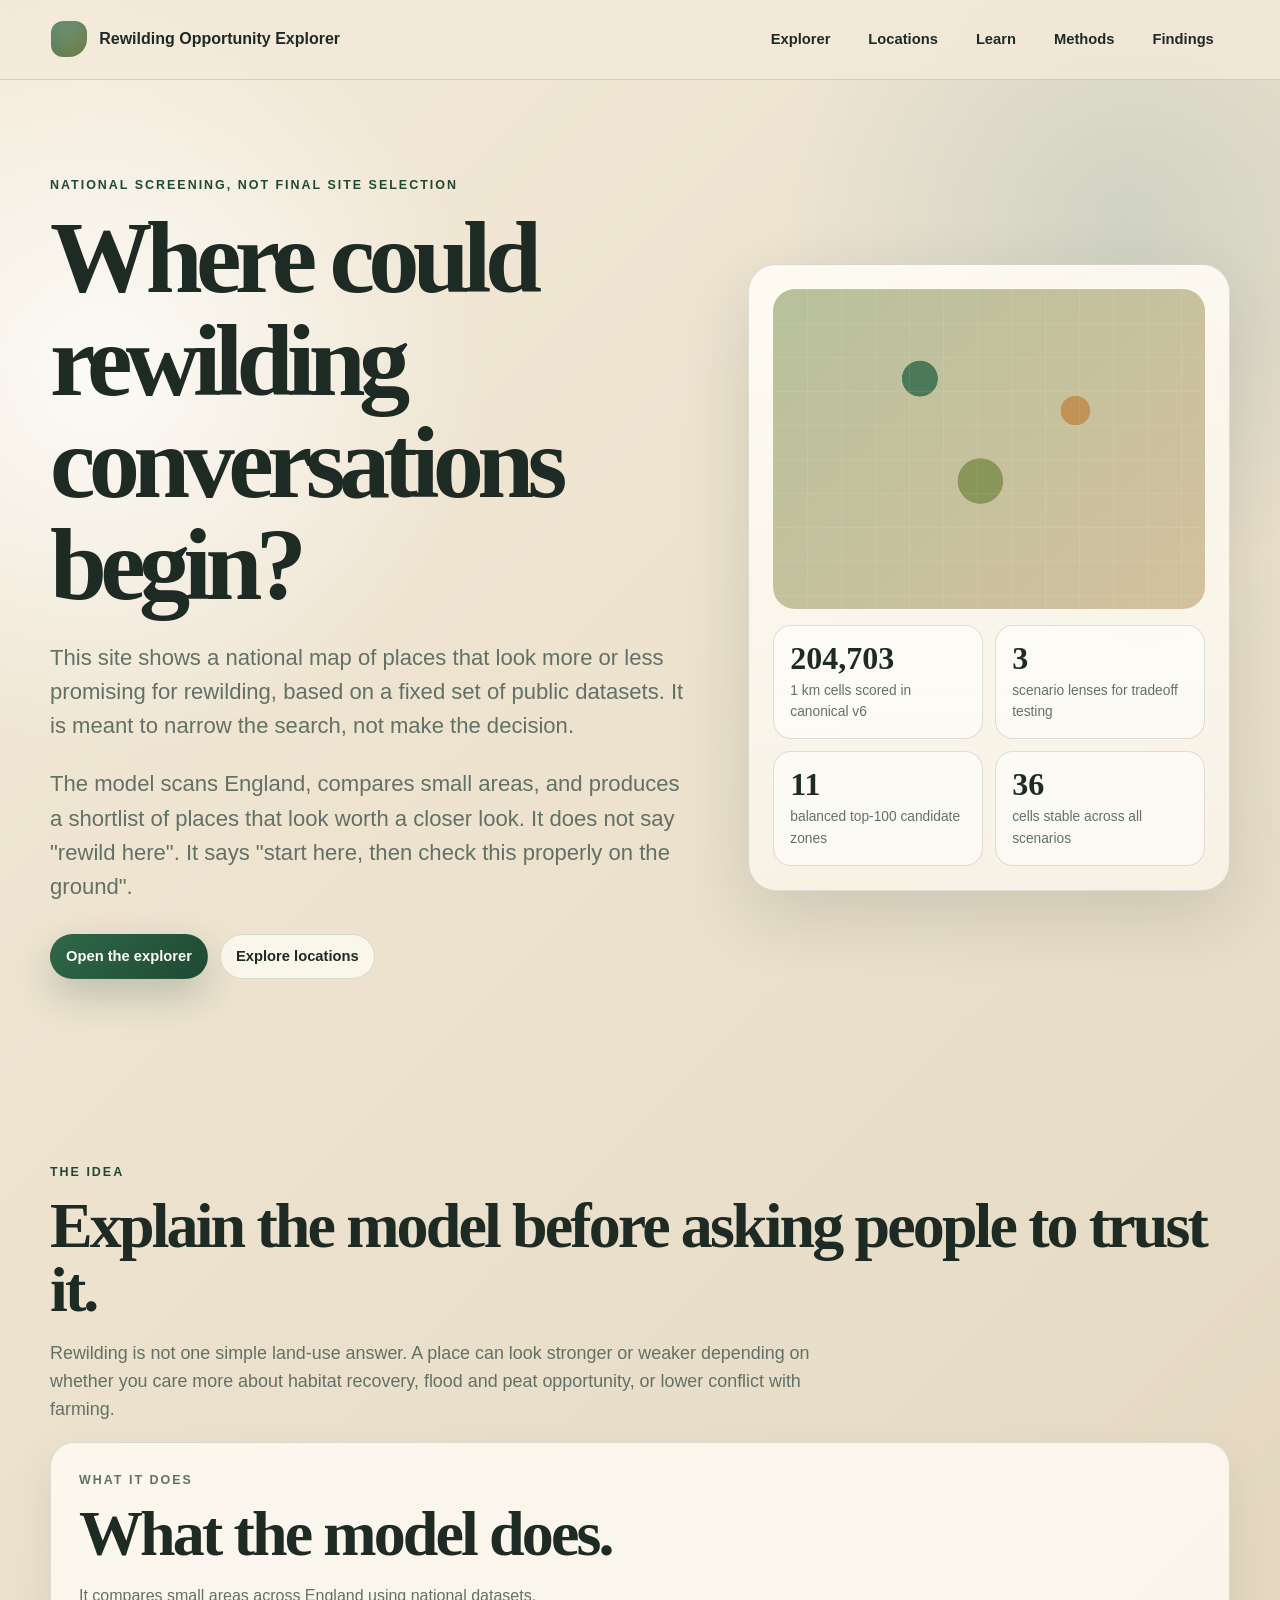
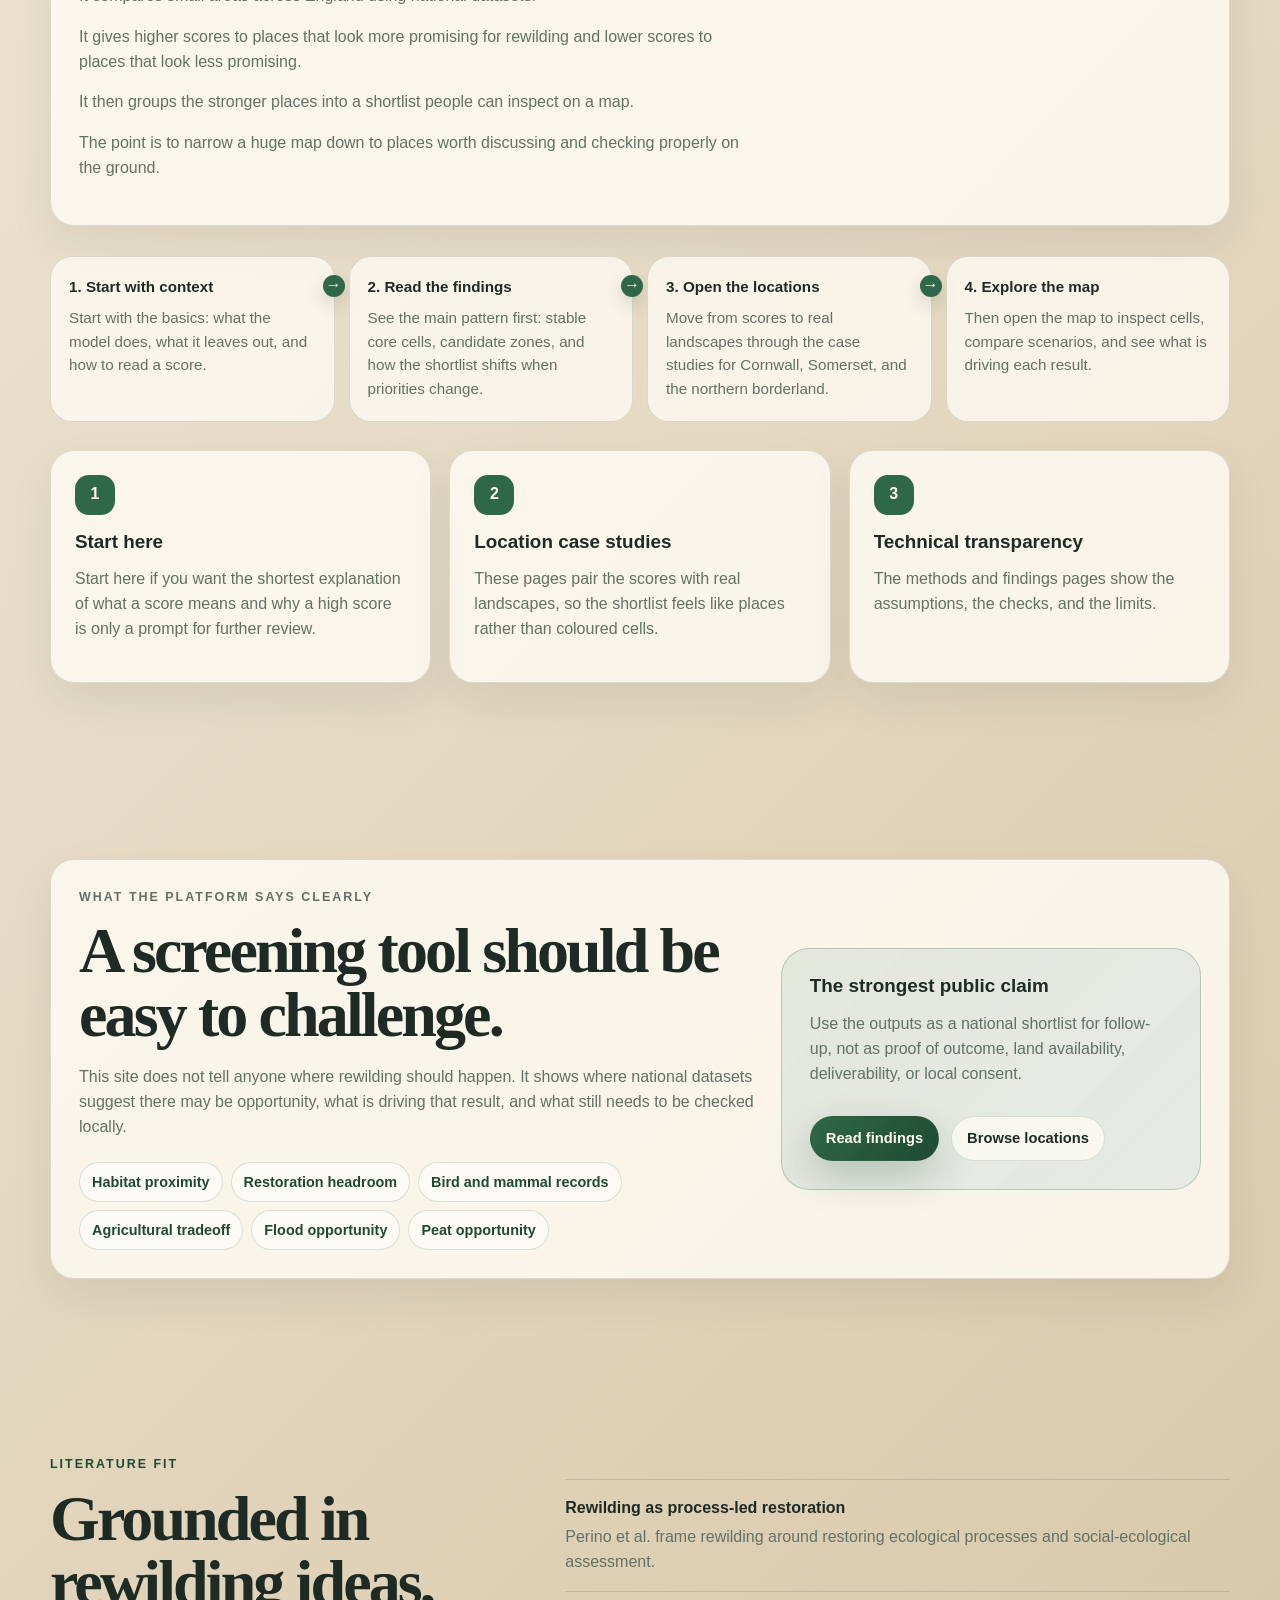
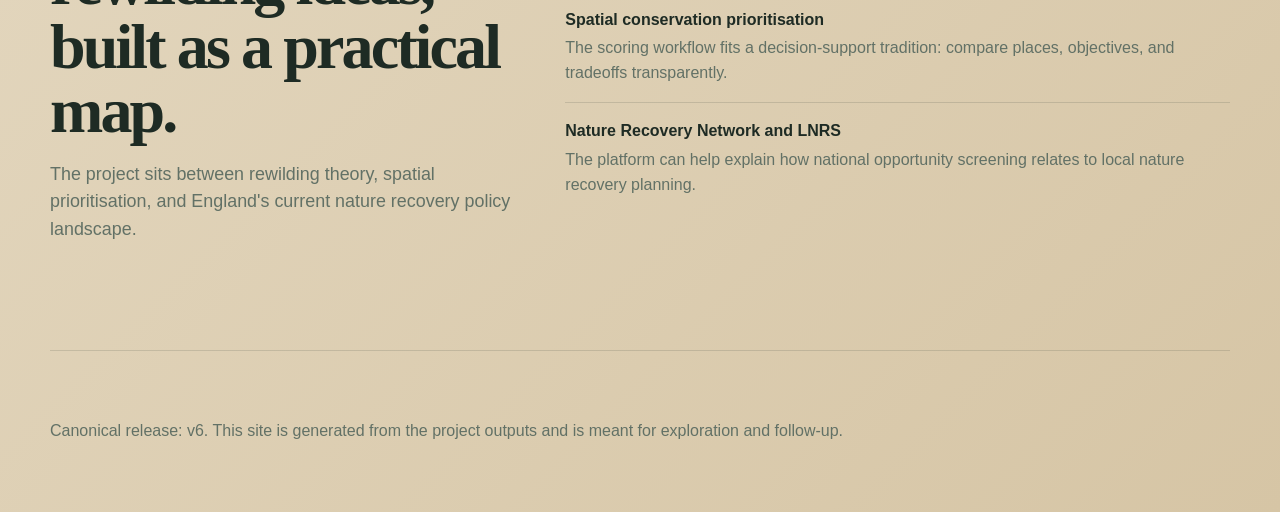
==== commit a2ffb968: "Remove stock explainer phrasing" ====
--- a/docs/index.html
+++ b/docs/index.html
@@ -39,7 +39,7 @@
         <p class="eyebrow">National screening, not final site selection</p>
         <h1>Where could rewilding conversations begin?</h1>
         <p class="lede">This site shows a national map of places that look more or less promising for rewilding, based on a fixed set of public datasets. It is meant to narrow the search, not make the decision.</p>
-        <p class="lede"><strong>In simple terms:</strong> the model scans England, compares small areas, and produces a shortlist of places that look worth a closer look. It does not say "rewild here." It says "start here, then check this properly on the ground."</p>
+        <p class="lede">The model scans England, compares small areas, and produces a shortlist of places that look worth a closer look. It does not say "rewild here". It says "start here, then check this properly on the ground".</p>
         <div class="hero-actions">
           <a class="button primary" href="maps/rewilding_opportunity_explorer.html">Open the explorer</a>
           <a class="button secondary" href="locations.html">Explore locations</a>
@@ -75,8 +75,8 @@
       <p class="section-intro">Rewilding is not one simple land-use answer. A place can look stronger or weaker depending on whether you care more about habitat recovery, flood and peat opportunity, or lower conflict with farming.</p>
       <div class="wide-card">
         <div>
-          <p class="eyebrow">In Plain English</p>
-          <h2>What the model actually does.</h2>
+          <p class="eyebrow">What It Does</p>
+          <h2>What the model does.</h2>
           <p>It compares small areas across England using national datasets.</p>
           <p>It gives higher scores to places that look more promising for rewilding and lower scores to places that look less promising.</p>
           <p>It then groups the stronger places into a shortlist people can inspect on a map.</p>
@@ -104,7 +104,7 @@
       <div class="card-grid">
         <article class="card">
           <span class="card-number">1</span>
-          <h3>Plain-English entry point</h3>
+          <h3>Start here</h3>
           <p>Start here if you want the shortest explanation of what a score means and why a high score is only a prompt for further review.</p>
         </article>
         <article class="card">
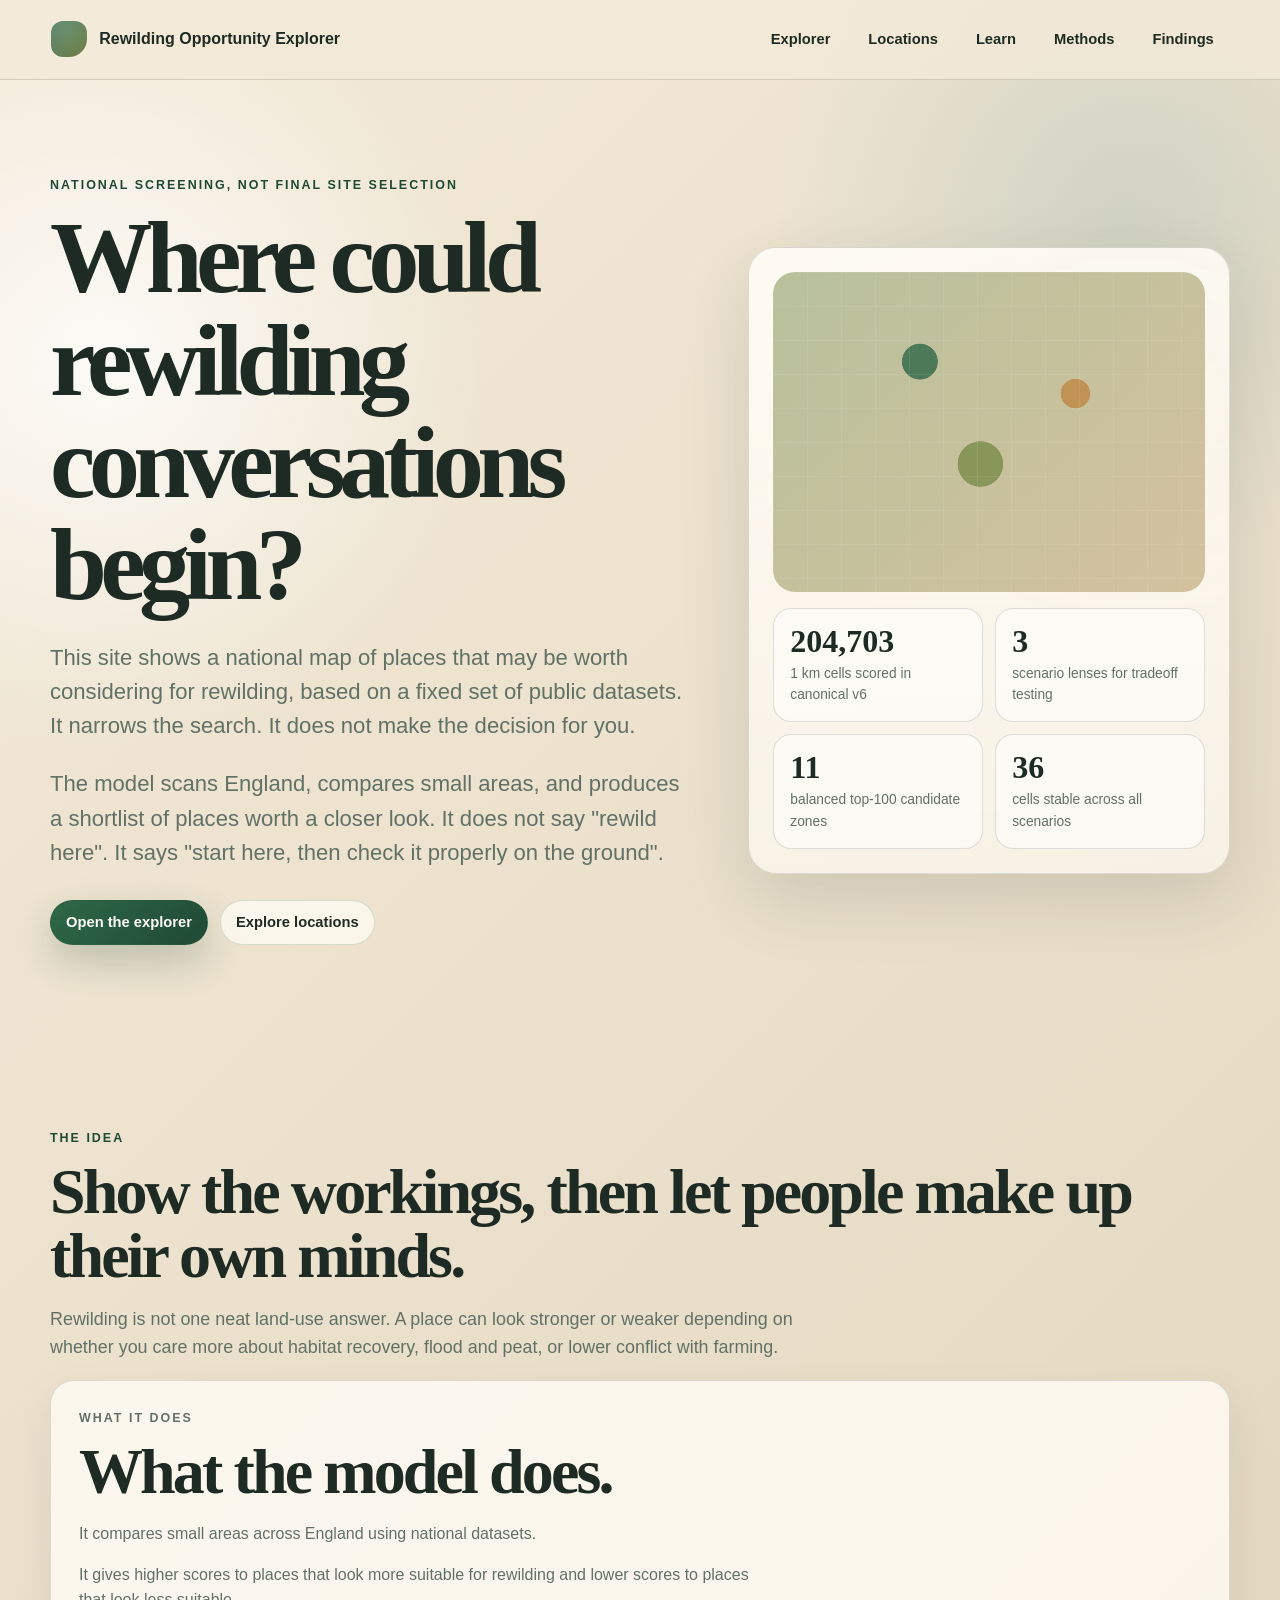
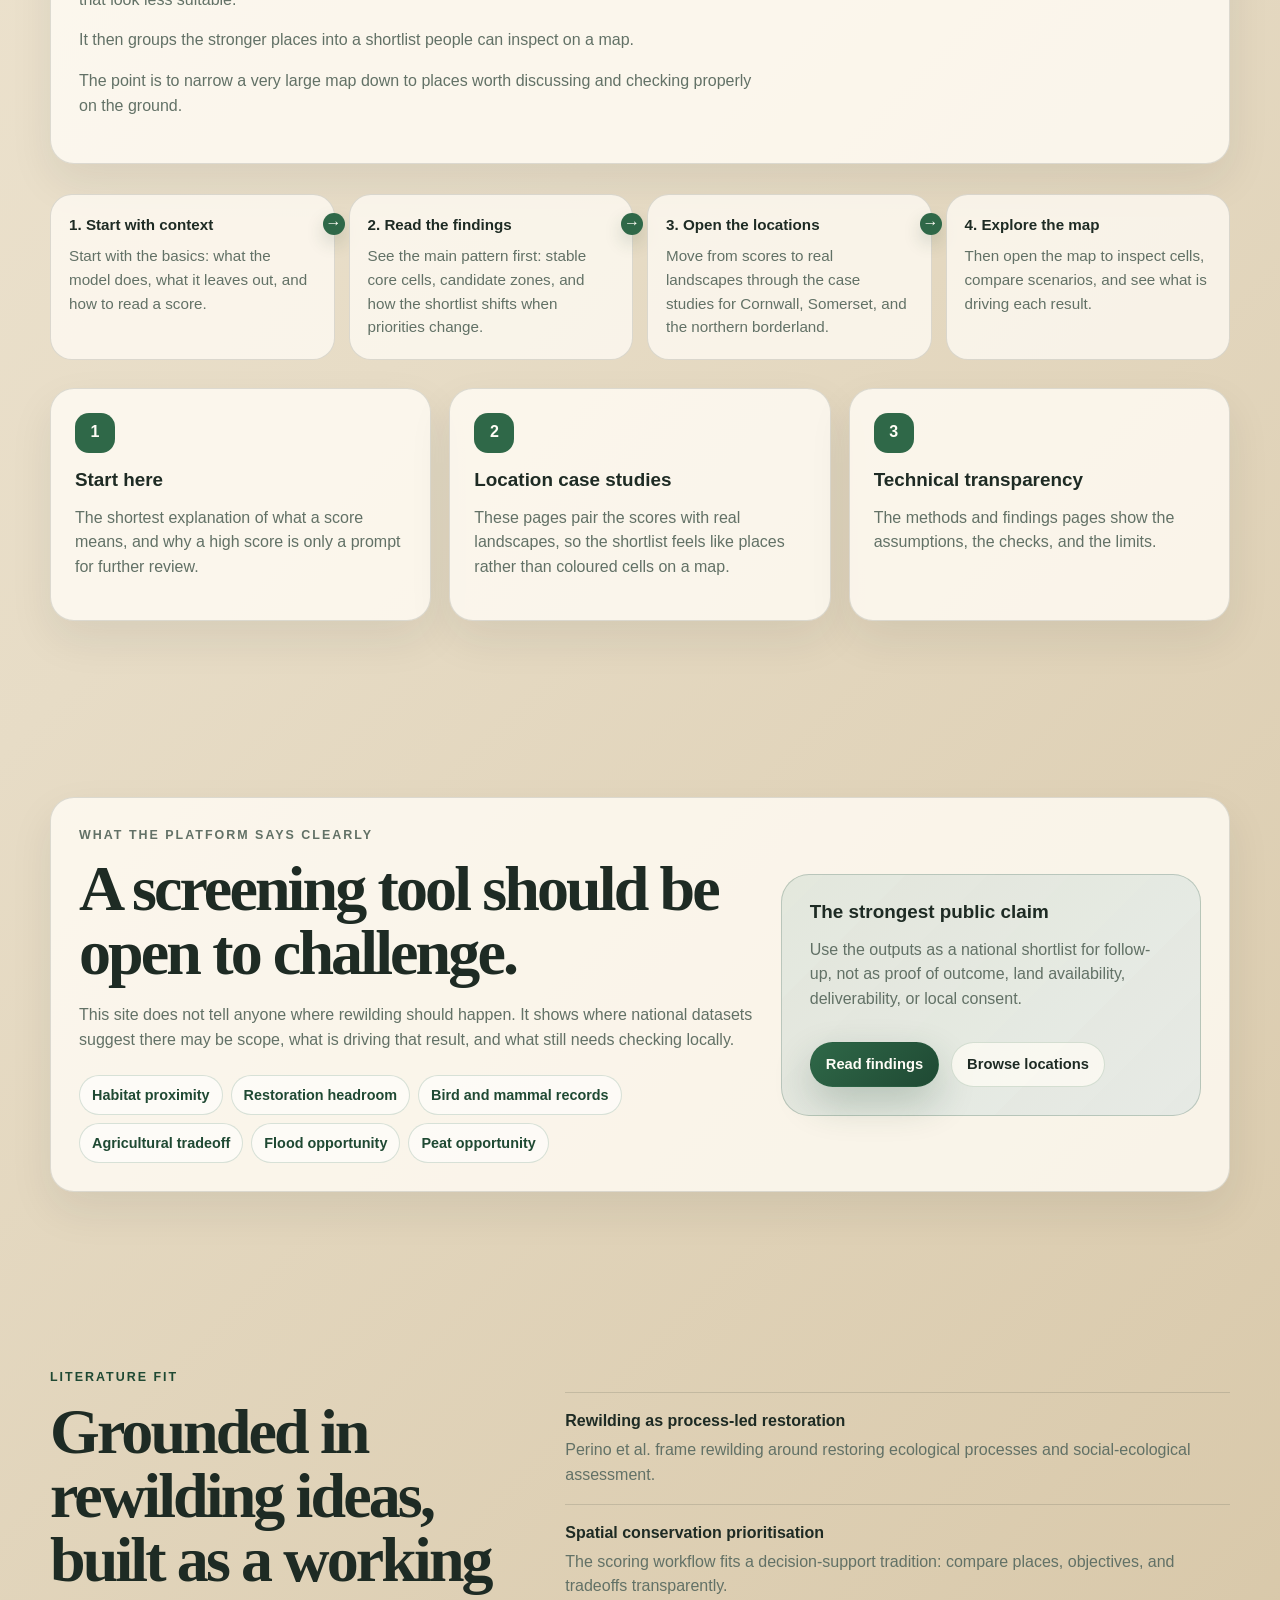
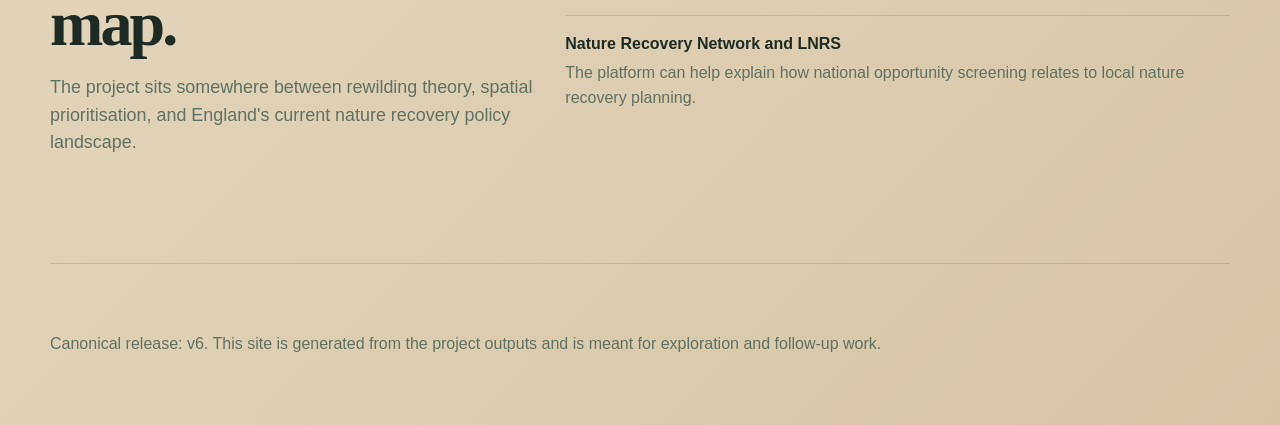
==== commit 968d1de3: "Refine public site tone" ====
--- a/docs/index.html
+++ b/docs/index.html
@@ -38,8 +38,8 @@
       <div>
         <p class="eyebrow">National screening, not final site selection</p>
         <h1>Where could rewilding conversations begin?</h1>
-        <p class="lede">This site shows a national map of places that look more or less promising for rewilding, based on a fixed set of public datasets. It is meant to narrow the search, not make the decision.</p>
-        <p class="lede">The model scans England, compares small areas, and produces a shortlist of places that look worth a closer look. It does not say "rewild here". It says "start here, then check this properly on the ground".</p>
+        <p class="lede">This site shows a national map of places that may be worth considering for rewilding, based on a fixed set of public datasets. It narrows the search. It does not make the decision for you.</p>
+        <p class="lede">The model scans England, compares small areas, and produces a shortlist of places worth a closer look. It does not say "rewild here". It says "start here, then check it properly on the ground".</p>
         <div class="hero-actions">
           <a class="button primary" href="maps/rewilding_opportunity_explorer.html">Open the explorer</a>
           <a class="button secondary" href="locations.html">Explore locations</a>
@@ -71,16 +71,16 @@
 
     <section class="section" id="why">
       <p class="eyebrow">The idea</p>
-      <h2>Explain the model before asking people to trust it.</h2>
-      <p class="section-intro">Rewilding is not one simple land-use answer. A place can look stronger or weaker depending on whether you care more about habitat recovery, flood and peat opportunity, or lower conflict with farming.</p>
+      <h2>Show the workings, then let people make up their own minds.</h2>
+      <p class="section-intro">Rewilding is not one neat land-use answer. A place can look stronger or weaker depending on whether you care more about habitat recovery, flood and peat, or lower conflict with farming.</p>
       <div class="wide-card">
         <div>
           <p class="eyebrow">What It Does</p>
           <h2>What the model does.</h2>
           <p>It compares small areas across England using national datasets.</p>
-          <p>It gives higher scores to places that look more promising for rewilding and lower scores to places that look less promising.</p>
+          <p>It gives higher scores to places that look more suitable for rewilding and lower scores to places that look less suitable.</p>
           <p>It then groups the stronger places into a shortlist people can inspect on a map.</p>
-          <p>The point is to narrow a huge map down to places worth discussing and checking properly on the ground.</p>
+          <p>The point is to narrow a very large map down to places worth discussing and checking properly on the ground.</p>
         </div>
       </div>
       <div class="journey-strip" aria-label="How to use this site">
@@ -105,12 +105,12 @@
         <article class="card">
           <span class="card-number">1</span>
           <h3>Start here</h3>
-          <p>Start here if you want the shortest explanation of what a score means and why a high score is only a prompt for further review.</p>
+          <p>The shortest explanation of what a score means, and why a high score is only a prompt for further review.</p>
         </article>
         <article class="card">
           <span class="card-number">2</span>
           <h3>Location case studies</h3>
-          <p>These pages pair the scores with real landscapes, so the shortlist feels like places rather than coloured cells.</p>
+          <p>These pages pair the scores with real landscapes, so the shortlist feels like places rather than coloured cells on a map.</p>
         </article>
         <article class="card">
           <span class="card-number">3</span>
@@ -124,8 +124,8 @@
       <div class="wide-card">
         <div>
           <p class="eyebrow">What the platform says clearly</p>
-          <h2>A screening tool should be easy to challenge.</h2>
-          <p>This site does not tell anyone where rewilding should happen. It shows where national datasets suggest there may be opportunity, what is driving that result, and what still needs to be checked locally.</p>
+          <h2>A screening tool should be open to challenge.</h2>
+          <p>This site does not tell anyone where rewilding should happen. It shows where national datasets suggest there may be scope, what is driving that result, and what still needs checking locally.</p>
           <ul class="pill-list">
             <li>Habitat proximity</li>
             <li>Restoration headroom</li>
@@ -150,8 +150,8 @@
       <div class="split">
         <div>
           <p class="eyebrow">Literature fit</p>
-          <h2>Grounded in rewilding ideas, built as a practical map.</h2>
-          <p class="section-intro">The project sits between rewilding theory, spatial prioritisation, and England's current nature recovery policy landscape.</p>
+          <h2>Grounded in rewilding ideas, built as a working map.</h2>
+          <p class="section-intro">The project sits somewhere between rewilding theory, spatial prioritisation, and England's current nature recovery policy landscape.</p>
         </div>
         <ul class="source-list">
           <li>
@@ -172,7 +172,7 @@
   </main>
 
   <footer class="footer">
-    <p>Canonical release: v6. This site is generated from the project outputs and is meant for exploration and follow-up.</p>
+    <p>Canonical release: v6. This site is generated from the project outputs and is meant for exploration and follow-up work.</p>
   </footer>
 </body>
 </html>
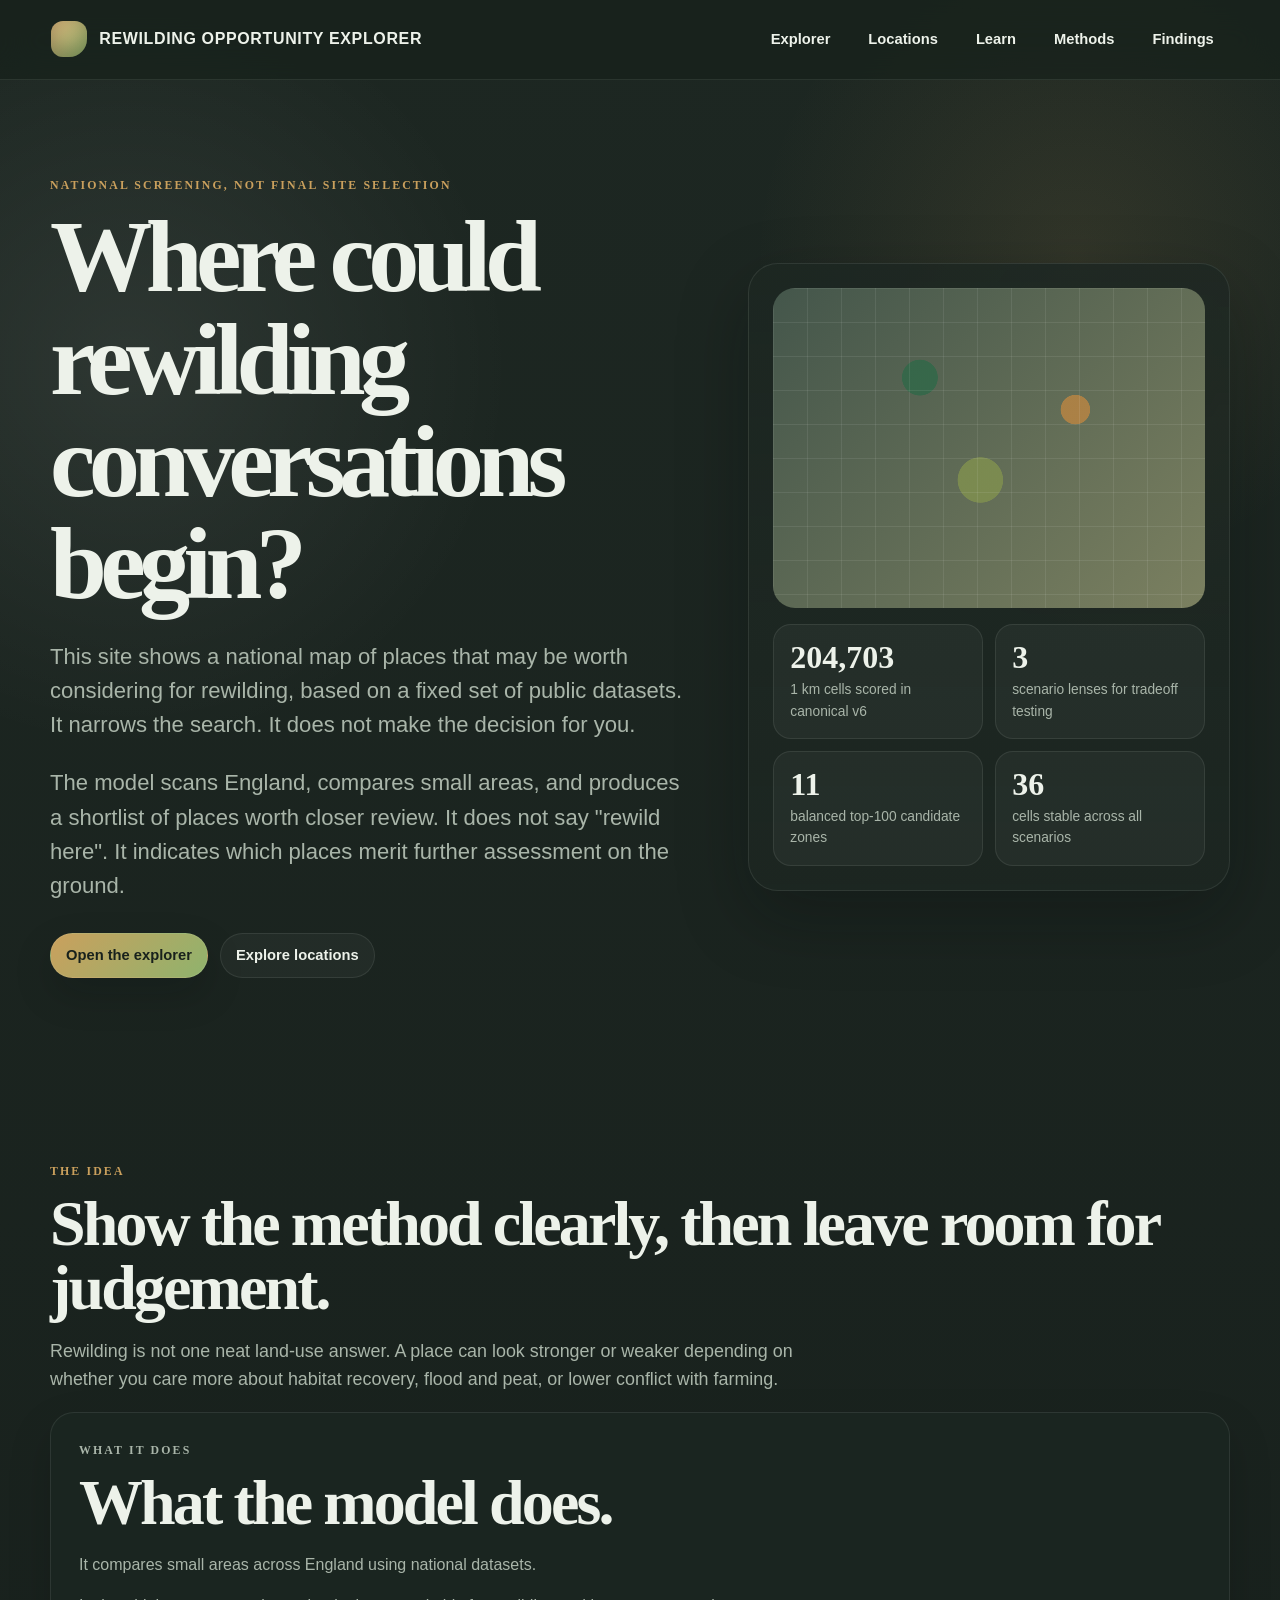
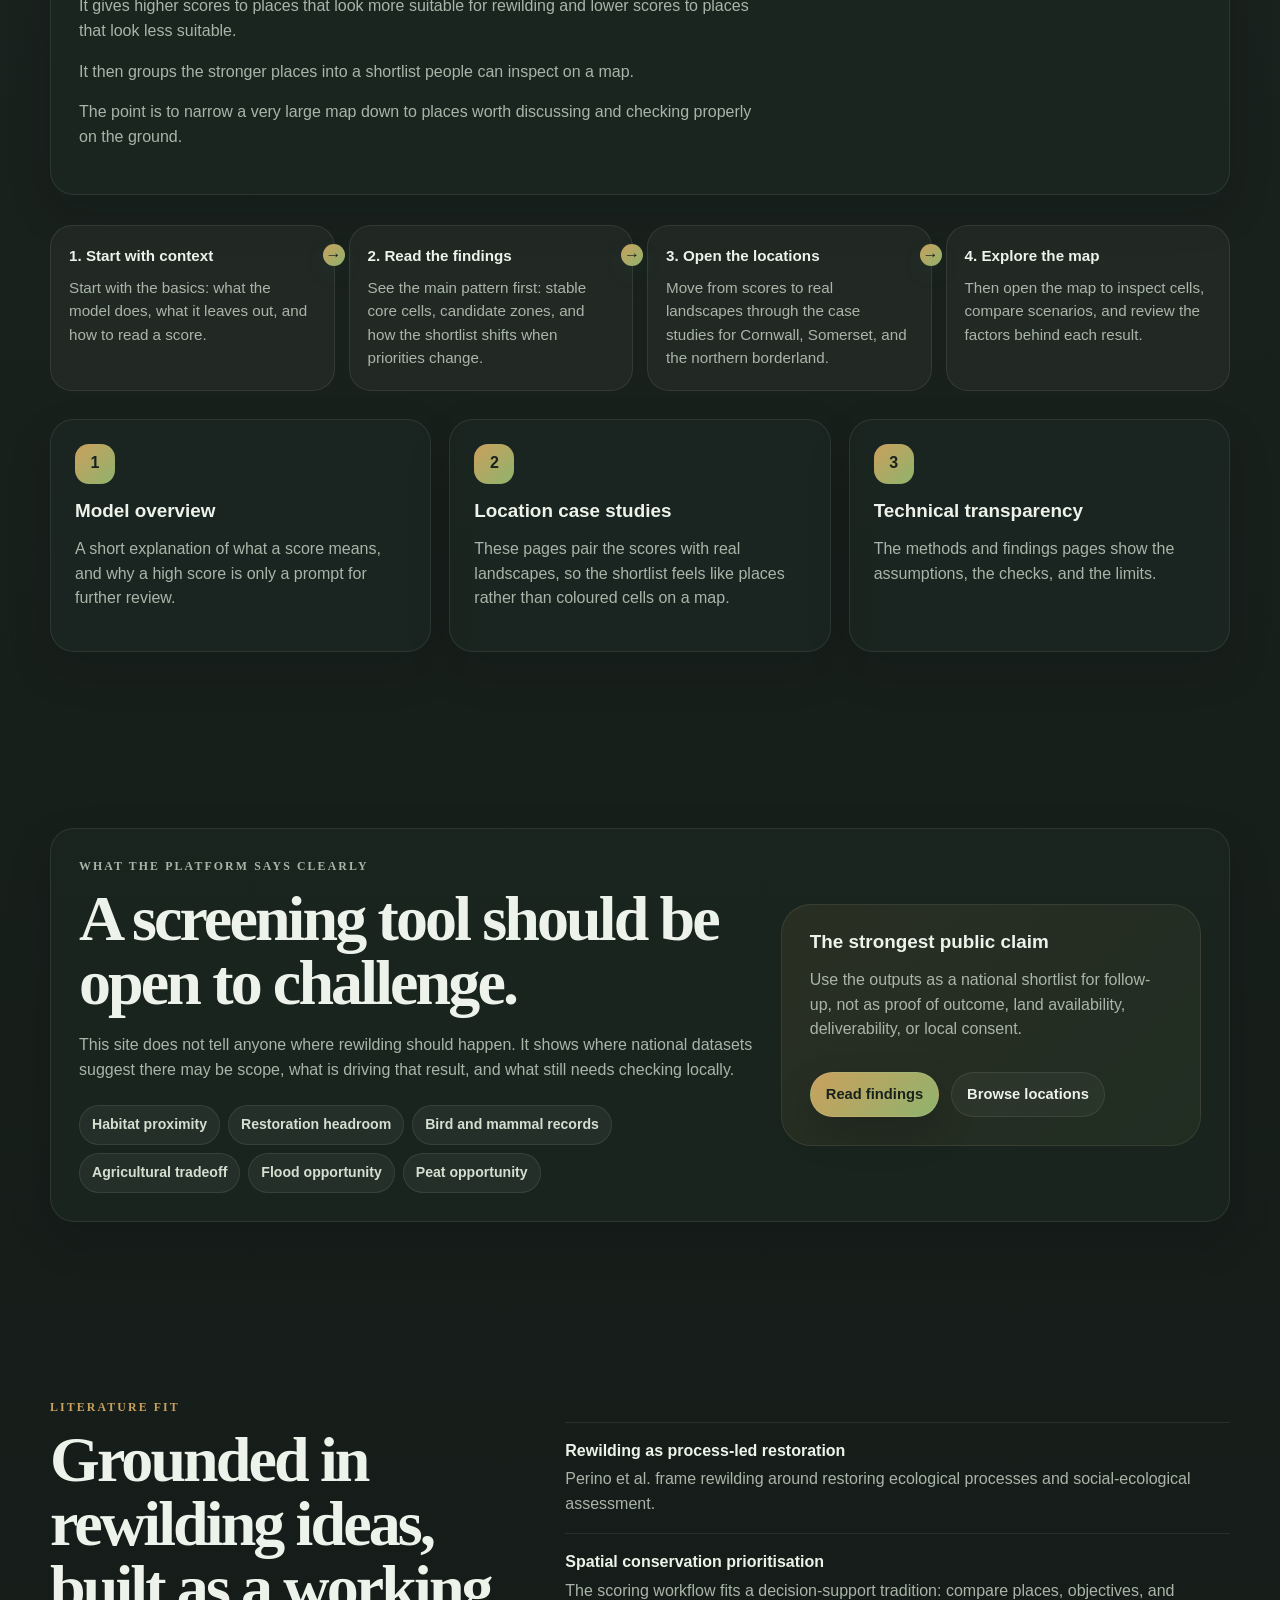
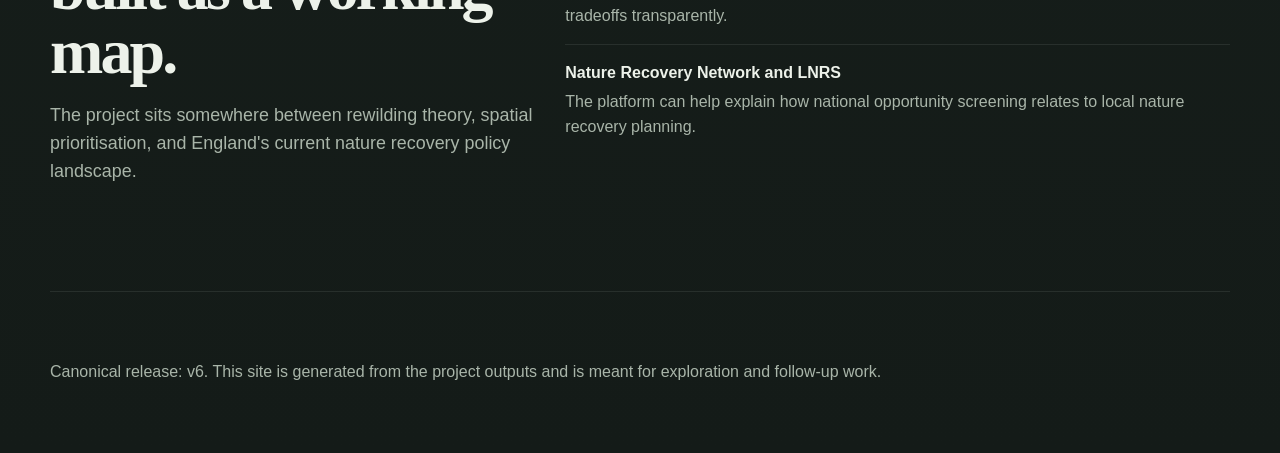
==== commit 3dcdb8de: "Refine atlas design and clean site copy" ====
--- a/docs/index.html
+++ b/docs/index.html
@@ -39,7 +39,7 @@
         <p class="eyebrow">National screening, not final site selection</p>
         <h1>Where could rewilding conversations begin?</h1>
         <p class="lede">This site shows a national map of places that may be worth considering for rewilding, based on a fixed set of public datasets. It narrows the search. It does not make the decision for you.</p>
-        <p class="lede">The model scans England, compares small areas, and produces a shortlist of places worth a closer look. It does not say "rewild here". It says "start here, then check it properly on the ground".</p>
+        <p class="lede">The model scans England, compares small areas, and produces a shortlist of places worth closer review. It does not say "rewild here". It indicates which places merit further assessment on the ground.</p>
         <div class="hero-actions">
           <a class="button primary" href="maps/rewilding_opportunity_explorer.html">Open the explorer</a>
           <a class="button secondary" href="locations.html">Explore locations</a>
@@ -71,7 +71,7 @@
 
     <section class="section" id="why">
       <p class="eyebrow">The idea</p>
-      <h2>Show the workings, then let people make up their own minds.</h2>
+      <h2>Show the method clearly, then leave room for judgement.</h2>
       <p class="section-intro">Rewilding is not one neat land-use answer. A place can look stronger or weaker depending on whether you care more about habitat recovery, flood and peat, or lower conflict with farming.</p>
       <div class="wide-card">
         <div>
@@ -98,14 +98,14 @@
         </a>
         <a class="journey-step" href="maps/rewilding_opportunity_explorer.html">
           <strong>4. Explore the map</strong>
-          <p>Then open the map to inspect cells, compare scenarios, and see what is driving each result.</p>
+          <p>Then open the map to inspect cells, compare scenarios, and review the factors behind each result.</p>
         </a>
       </div>
       <div class="card-grid">
         <article class="card">
           <span class="card-number">1</span>
-          <h3>Start here</h3>
-          <p>The shortest explanation of what a score means, and why a high score is only a prompt for further review.</p>
+          <h3>Model overview</h3>
+          <p>A short explanation of what a score means, and why a high score is only a prompt for further review.</p>
         </article>
         <article class="card">
           <span class="card-number">2</span>
--- a/docs/styles.css
+++ b/docs/styles.css
@@ -1,17 +1,18 @@
 :root {
-  --paper: #f3ead8;
-  --paper-deep: #ded0b6;
-  --ink: #1e2b24;
-  --muted: #627166;
-  --leaf: #2f6848;
-  --leaf-dark: #1f4933;
-  --moss: #7f8f4f;
-  --water: #6c9aa0;
-  --clay: #bf8641;
-  --panel: rgba(255, 252, 245, 0.82);
-  --line: rgba(30, 43, 36, 0.14);
-  --shadow: 0 24px 70px rgba(27, 39, 32, 0.14);
-  --radius: 28px;
+  --paper: #1d2722;
+  --paper-deep: #141b18;
+  --ink: #edf2ea;
+  --muted: #a9b5a9;
+  --leaf: #8fb36d;
+  --leaf-dark: #d6dfcf;
+  --moss: #5c7a56;
+  --water: #718d8a;
+  --clay: #caa05d;
+  --panel: rgba(28, 39, 33, 0.82);
+  --panel-strong: rgba(24, 34, 28, 0.93);
+  --line: rgba(233, 240, 231, 0.09);
+  --shadow: 0 26px 70px rgba(8, 12, 10, 0.28);
+  --radius: 30px;
 }
 
 * {
@@ -26,10 +27,10 @@
   margin: 0;
   color: var(--ink);
   background:
-    radial-gradient(circle at 8% 10%, rgba(255, 255, 255, 0.82), rgba(255, 255, 255, 0) 24rem),
-    radial-gradient(circle at 88% 6%, rgba(108, 154, 160, 0.22), rgba(108, 154, 160, 0) 22rem),
-    linear-gradient(135deg, #f3ead8 0%, #e7dcc6 48%, #d6c5a5 100%);
-  font-family: "Avenir Next", "Segoe UI", sans-serif;
+    radial-gradient(circle at 10% 10%, rgba(255, 255, 255, 0.08), rgba(255, 255, 255, 0) 24rem),
+    radial-gradient(circle at 84% 7%, rgba(202, 160, 93, 0.12), rgba(202, 160, 93, 0) 20rem),
+    linear-gradient(180deg, var(--paper) 0%, var(--paper-deep) 100%);
+  font-family: "IBM Plex Sans", "Avenir Next", "Segoe UI", sans-serif;
   line-height: 1.55;
 }
 
@@ -48,7 +49,7 @@
   justify-content: space-between;
   gap: 24px;
   padding: 18px clamp(18px, 4vw, 56px);
-  background: rgba(243, 234, 216, 0.82);
+  background: rgba(24, 34, 28, 0.78);
   border-bottom: 1px solid var(--line);
   backdrop-filter: blur(18px);
 }
@@ -58,7 +59,9 @@
   align-items: center;
   gap: 12px;
   color: var(--ink);
-  font-weight: 800;
+  font-weight: 700;
+  letter-spacing: 0.04em;
+  text-transform: uppercase;
   text-decoration: none;
 }
 
@@ -67,9 +70,9 @@
   height: 36px;
   border-radius: 12px 12px 18px 12px;
   background:
-    linear-gradient(135deg, rgba(255, 255, 255, 0.28), rgba(255, 255, 255, 0)),
-    linear-gradient(135deg, var(--leaf), var(--moss));
-  box-shadow: inset 0 -8px 18px rgba(0, 0, 0, 0.12);
+    linear-gradient(135deg, rgba(255, 255, 255, 0.16), rgba(255, 255, 255, 0)),
+    linear-gradient(135deg, var(--clay), var(--leaf));
+  box-shadow: inset 0 -8px 18px rgba(0, 0, 0, 0.24);
 }
 
 .site-nav {
@@ -90,27 +93,27 @@
   border-radius: 999px;
   color: var(--ink);
   font-size: 0.92rem;
-  font-weight: 700;
+  font-weight: 600;
   text-decoration: none;
 }
 
 .site-nav a:hover {
-  background: rgba(255, 255, 255, 0.52);
+  background: rgba(255, 255, 255, 0.06);
 }
 
 .button {
-  border: 1px solid rgba(47, 104, 72, 0.18);
-  background: rgba(255, 255, 255, 0.58);
+  border: 1px solid var(--line);
+  background: rgba(255, 255, 255, 0.05);
 }
 
 .button.primary {
-  color: #fffdf6;
-  background: linear-gradient(135deg, var(--leaf), var(--leaf-dark));
-  box-shadow: 0 16px 38px rgba(31, 73, 51, 0.24);
+  color: #18211c;
+  background: linear-gradient(135deg, var(--clay), var(--leaf));
+  box-shadow: 0 16px 38px rgba(8, 12, 10, 0.18);
 }
 
 .button.secondary {
-  background: rgba(255, 252, 245, 0.74);
+  background: rgba(255, 255, 255, 0.04);
 }
 
 .page {
@@ -129,11 +132,12 @@
 
 .eyebrow {
   margin: 0 0 12px;
-  color: var(--leaf-dark);
-  font-size: 0.78rem;
-  font-weight: 900;
-  letter-spacing: 0.16em;
+  color: var(--clay);
+  font-size: 0.74rem;
+  font-weight: 600;
+  letter-spacing: 0.18em;
   text-transform: uppercase;
+  font-family: "Baskerville", "Iowan Old Style", Georgia, serif;
 }
 
 h1,
@@ -145,14 +149,14 @@
 h1 {
   max-width: 920px;
   margin: 0;
-  font-family: "Iowan Old Style", Georgia, serif;
+  font-family: "Baskerville", "Iowan Old Style", Georgia, serif;
   font-size: clamp(3.2rem, 8vw, 7.7rem);
   letter-spacing: -0.065em;
 }
 
 h2 {
   margin: 0 0 18px;
-  font-family: "Iowan Old Style", Georgia, serif;
+  font-family: "Baskerville", "Iowan Old Style", Georgia, serif;
   font-size: clamp(2.2rem, 5vw, 4.4rem);
   letter-spacing: -0.045em;
 }
@@ -184,8 +188,8 @@
   border: 1px solid var(--line);
   border-radius: var(--radius);
   background:
-    linear-gradient(180deg, rgba(255, 252, 245, 0.92), rgba(255, 252, 245, 0.64)),
-    radial-gradient(circle at 80% 16%, rgba(191, 134, 65, 0.2), rgba(191, 134, 65, 0) 18rem);
+    linear-gradient(180deg, rgba(29, 39, 34, 0.92), rgba(29, 39, 34, 0.72)),
+    radial-gradient(circle at 80% 16%, rgba(202, 160, 93, 0.16), rgba(202, 160, 93, 0) 18rem);
   box-shadow: var(--shadow);
 }
 
@@ -199,7 +203,7 @@
     radial-gradient(circle at 34% 28%, rgba(47, 104, 72, 0.8) 0 1.1rem, transparent 1.14rem),
     radial-gradient(circle at 48% 60%, rgba(127, 143, 79, 0.86) 0 1.4rem, transparent 1.44rem),
     radial-gradient(circle at 70% 38%, rgba(191, 134, 65, 0.78) 0 0.9rem, transparent 0.94rem),
-    linear-gradient(135deg, #b7c19b, #d4c19e);
+    linear-gradient(135deg, #44564b, #7b8060);
   background-size: 34px 34px, 34px 34px, auto, auto, auto, auto;
 }
 
@@ -214,12 +218,12 @@
   padding: 16px;
   border: 1px solid var(--line);
   border-radius: 18px;
-  background: rgba(255, 255, 255, 0.56);
+  background: rgba(255, 255, 255, 0.04);
 }
 
 .stat strong {
   display: block;
-  font-family: "Iowan Old Style", Georgia, serif;
+  font-family: "Baskerville", "Iowan Old Style", Georgia, serif;
   font-size: 2rem;
   line-height: 1;
 }
@@ -254,7 +258,7 @@
   padding: 18px 18px 20px;
   border: 1px solid var(--line);
   border-radius: 22px;
-  background: rgba(255, 252, 245, 0.76);
+  background: rgba(255, 255, 255, 0.04);
   color: inherit;
   text-decoration: none;
   transition:
@@ -279,9 +283,9 @@
 .journey-step:hover,
 .journey-step:focus-visible {
   transform: translateY(-3px);
-  border-color: rgba(47, 104, 72, 0.34);
-  background: rgba(255, 255, 255, 0.9);
-  box-shadow: 0 18px 34px rgba(31, 73, 51, 0.12);
+  border-color: rgba(202, 160, 93, 0.28);
+  background: rgba(255, 255, 255, 0.06);
+  box-shadow: 0 18px 34px rgba(8, 12, 10, 0.16);
 }
 
 .journey-step:focus-visible {
@@ -300,8 +304,8 @@
   align-items: center;
   justify-content: center;
   border-radius: 999px;
-  background: var(--leaf);
-  color: #fffdf6;
+  background: linear-gradient(135deg, var(--clay), var(--leaf));
+  color: #18211c;
   font-weight: 900;
   box-shadow: 0 8px 18px rgba(31, 73, 51, 0.18);
 }
@@ -330,7 +334,7 @@
   border: 1px solid var(--line);
   border-radius: 24px;
   background: var(--panel);
-  box-shadow: 0 18px 44px rgba(27, 39, 32, 0.08);
+  box-shadow: 0 18px 44px rgba(8, 12, 10, 0.16);
 }
 
 .card,
@@ -364,7 +368,7 @@
   margin-top: 14px;
   border: 1px solid var(--line);
   border-radius: 18px;
-  background: rgba(255, 255, 255, 0.72);
+  background: rgba(255, 255, 255, 0.06);
 }
 
 .photo-copy {
@@ -377,10 +381,10 @@
 
 .photo-meta {
   margin: 0 0 10px;
-  color: var(--leaf-dark);
-  font-size: 0.84rem;
-  font-weight: 800;
-  letter-spacing: 0.04em;
+  color: var(--clay);
+  font-size: 0.78rem;
+  font-weight: 600;
+  letter-spacing: 0.12em;
   text-transform: uppercase;
 }
 
@@ -392,8 +396,8 @@
   height: 40px;
   margin-bottom: 18px;
   border-radius: 14px;
-  color: #fffdf6;
-  background: var(--leaf);
+  color: #18211c;
+  background: linear-gradient(135deg, var(--clay), var(--leaf));
   font-weight: 900;
 }
 
@@ -416,12 +420,12 @@
 
 .pill-list li {
   padding: 8px 12px;
-  border: 1px solid rgba(47, 104, 72, 0.18);
+  border: 1px solid var(--line);
   border-radius: 999px;
-  background: rgba(255, 255, 255, 0.58);
+  background: rgba(255, 255, 255, 0.05);
   color: var(--leaf-dark);
-  font-size: 0.9rem;
-  font-weight: 700;
+  font-size: 0.88rem;
+  font-weight: 600;
 }
 
 .split {
@@ -433,11 +437,11 @@
 
 .callout {
   padding: 28px;
-  border: 1px solid rgba(31, 73, 51, 0.22);
+  border: 1px solid var(--line);
   border-radius: var(--radius);
   background:
-    linear-gradient(135deg, rgba(47, 104, 72, 0.13), rgba(108, 154, 160, 0.16)),
-    rgba(255, 252, 245, 0.78);
+    linear-gradient(135deg, rgba(202, 160, 93, 0.1), rgba(143, 179, 109, 0.08)),
+    rgba(24, 34, 28, 0.88);
 }
 
 .source-list {
@@ -469,7 +473,7 @@
   padding: clamp(24px, 4vw, 42px);
   border: 1px solid var(--line);
   border-radius: var(--radius);
-  background: var(--panel);
+  background: var(--panel-strong);
   box-shadow: var(--shadow);
 }
 
@@ -486,6 +490,68 @@
   margin: 0.55rem 0;
 }
 
+.model-diagram {
+  display: grid;
+  grid-template-columns: repeat(5, minmax(180px, 1fr));
+  gap: 18px;
+  align-items: start;
+  margin: 28px 0 24px;
+}
+
+.model-column {
+  display: grid;
+  gap: 12px;
+  position: relative;
+}
+
+.model-column:not(:last-child)::after {
+  content: "→";
+  position: absolute;
+  top: 18px;
+  right: -14px;
+  width: 28px;
+  height: 28px;
+  display: flex;
+  align-items: center;
+  justify-content: center;
+  border-radius: 999px;
+  background: var(--leaf);
+  color: #fffdf6;
+  font-weight: 900;
+  box-shadow: 0 10px 24px rgba(31, 73, 51, 0.18);
+}
+
+.model-node {
+  padding: 16px 18px;
+  border: 1px solid var(--line);
+  border-radius: 20px;
+  background: rgba(255, 255, 255, 0.05);
+  box-shadow: 0 14px 30px rgba(8, 12, 10, 0.12);
+}
+
+.model-node-root,
+.model-node-branch {
+  color: #18211c;
+  background: linear-gradient(135deg, var(--clay), var(--leaf));
+  border-color: rgba(202, 160, 93, 0.28);
+  box-shadow: 0 18px 34px rgba(8, 12, 10, 0.18);
+}
+
+.model-node-root {
+  min-height: 100%;
+  display: flex;
+  align-items: center;
+  justify-content: center;
+  text-align: center;
+  font-family: "Iowan Old Style", Georgia, serif;
+  font-size: 1.5rem;
+  letter-spacing: -0.03em;
+}
+
+.model-node-branch {
+  font-weight: 800;
+}
+
 .case-study-grid {
   display: grid;
   grid-template-columns: minmax(0, 1.1fr) minmax(300px, 0.9fr);
@@ -510,7 +576,7 @@
   padding: 14px 16px;
   border: 1px solid var(--line);
   border-radius: 18px;
-  background: rgba(255, 255, 255, 0.56);
+  background: rgba(255, 255, 255, 0.05);
 }
 
 .metric-item strong {
@@ -536,7 +602,7 @@
   border: 1px solid var(--line);
   border-radius: 24px;
   background: var(--panel);
-  box-shadow: 0 18px 44px rgba(27, 39, 32, 0.08);
+  box-shadow: 0 18px 44px rgba(8, 12, 10, 0.16);
 }
 
 .collection-card img {
@@ -587,6 +653,18 @@
     display: none;
   }
 
+  .model-diagram {
+    grid-template-columns: 1fr;
+  }
+
+  .model-column:not(:last-child)::after {
+    top: auto;
+    right: auto;
+    bottom: -14px;
+    left: 50%;
+    transform: translateX(-50%) rotate(90deg);
+  }
+
   .site-header {
     position: static;
     align-items: flex-start;
